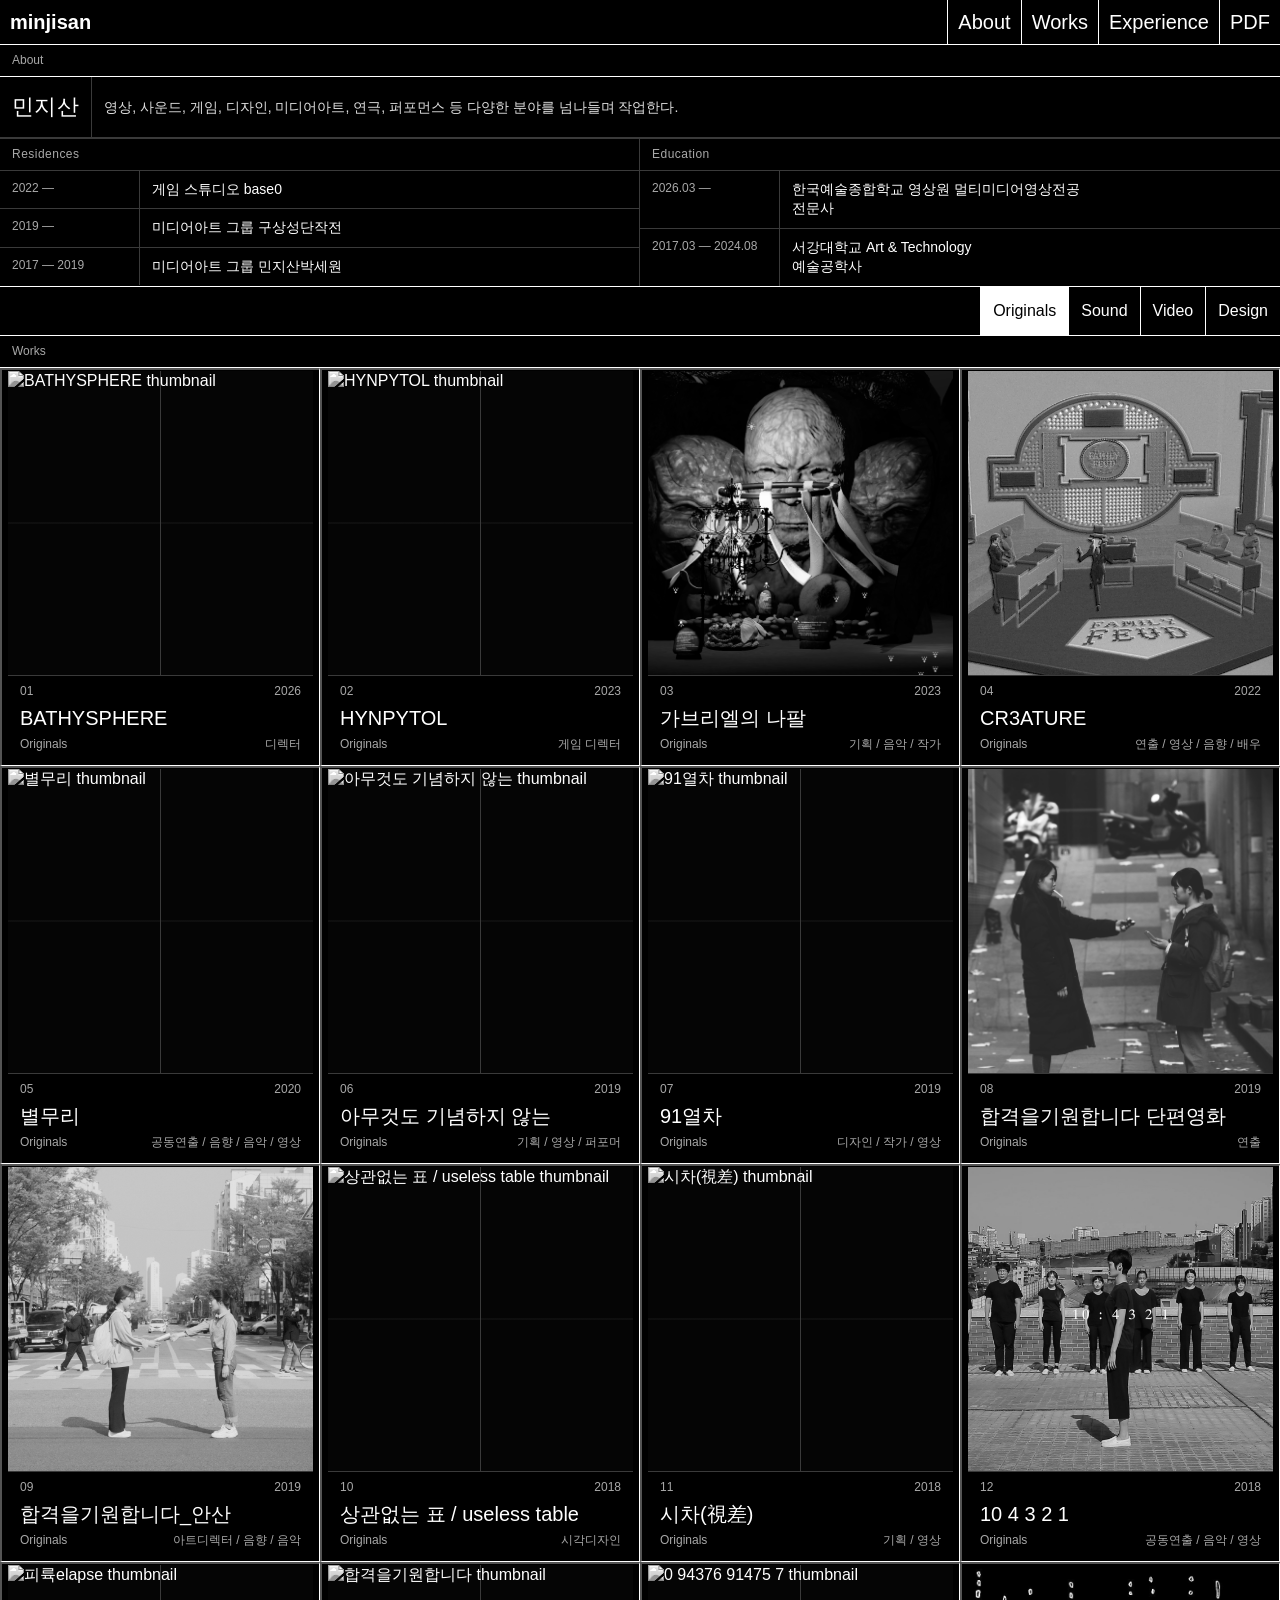
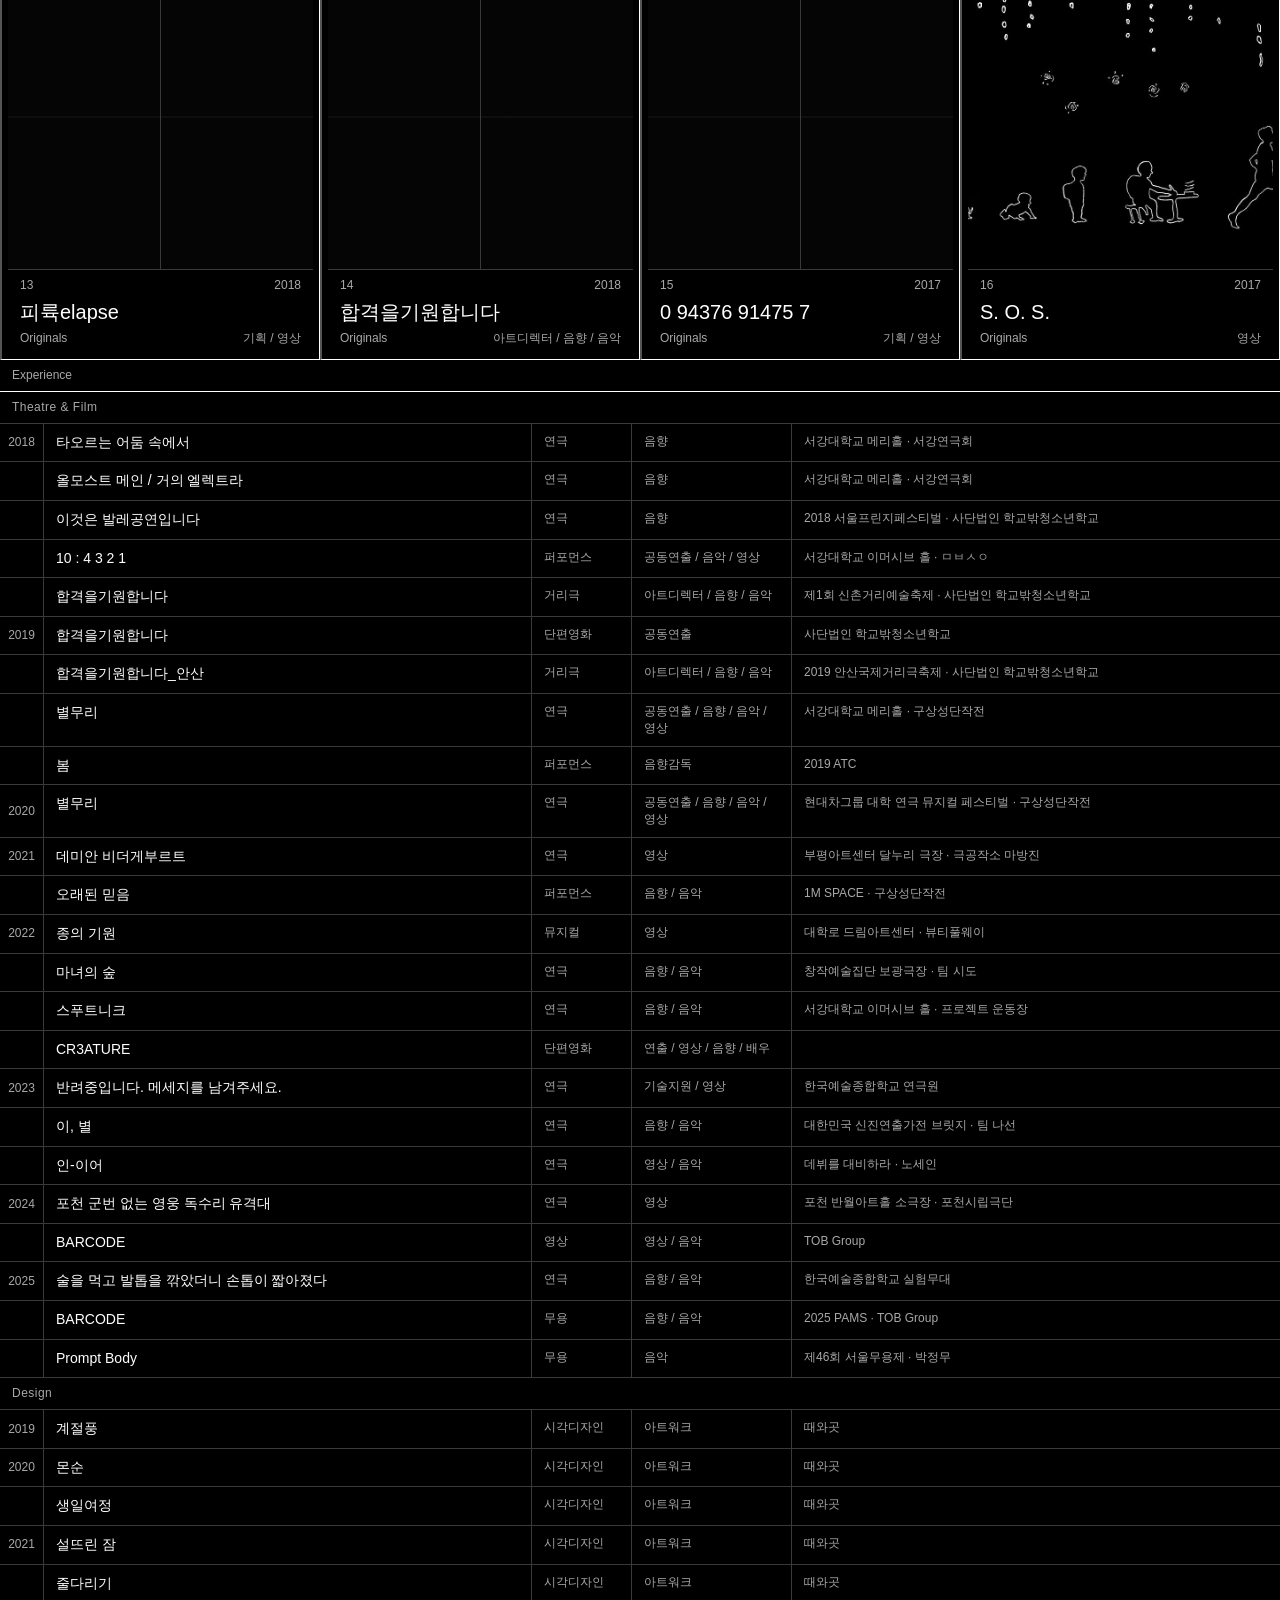
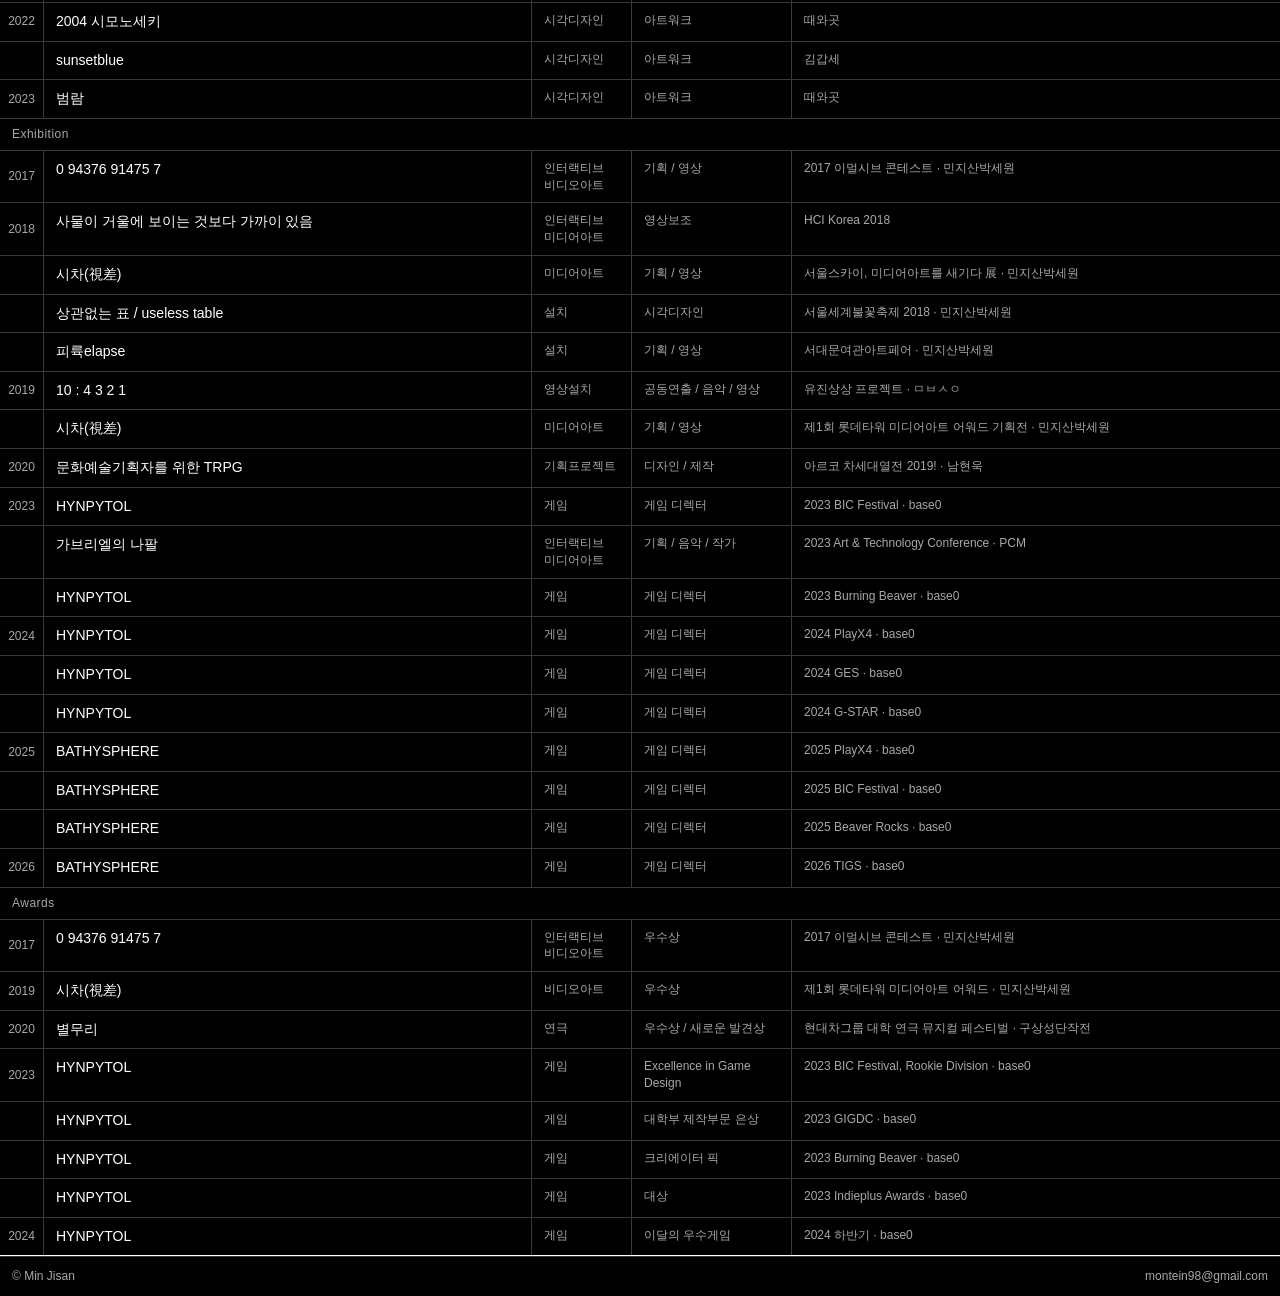
==== index.html @ aad0c081 "[Fix] minjisan" ====
﻿<!doctype html>
<html lang="ko">
  <head>
    <meta charset="UTF-8" />
    <meta name="viewport" content="width=device-width, initial-scale=1.0" />
    <title>minjisan</title>
    <link rel="stylesheet" href="styles.css" />
  </head>
  <body>
    <header class="site-header">
      <a class="brand" href="#" aria-label="Home">minjisan</a>
      <nav class="nav" aria-label="Portfolio navigation">
        <a href="#about">About</a>
        <a href="#works">Works</a>
        <a href="#career">Experience</a>
        <a href="Resource/pdf/포트폴리오_민지산_2026.pdf">PDF</a>
      </nav>
    </header>

    <main>
      <section class="about" id="about">
        <div class="section-label">
          <span>About</span>
        </div>
        <div class="about-name-row">
          <span class="about-name">민지산</span>
          <span class="about-bio">영상, 사운드, 게임, 디자인, 미디어아트, 연극, 퍼포먼스 등 다양한 분야를 넘나들며 작업한다.</span>
        </div>
        <div class="about-blocks">
          <div class="about-block">
            <div class="career-block-header"><span>Residences</span></div>
            <div class="about-row">
              <span class="about-year">2022 —</span>
              <span>게임 스튜디오 <em>base0</em></span>
            </div>
            <div class="about-row">
              <span class="about-year">2019 —</span>
              <span>미디어아트 그룹 <em>구상성단작전</em></span>
            </div>
            <div class="about-row">
              <span class="about-year">2017 — 2019</span>
              <span>미디어아트 그룹 <em>민지산박세원</em></span>
            </div>
          </div>
          <div class="about-block">
            <div class="career-block-header"><span>Education</span></div>
            <div class="about-row">
              <span class="about-year">2026.03 —</span>
              <span>한국예술종합학교 영상원 멀티미디어영상전공<br>전문사</span>
            </div>
            <div class="about-row">
              <span class="about-year">2017.03 — 2024.08</span>
              <span>서강대학교 Art &amp; Technology<br>예술공학사</span>
            </div>
          </div>
        </div>
      </section>

<section class="controls" aria-label="Work filters">
        <div class="search-wrap" hidden>
          <span aria-hidden="true">Search</span>
          <input id="search" type="search" placeholder="title, genre, year" autocomplete="off" />
        </div>
        <div class="filter-group" id="filters" aria-label="Filter by genre"></div>
      </section>

      <section class="work-shell" id="works">
        <div class="section-label">
          <span>Works</span>
        </div>
        <div class="work-grid" id="work-grid" aria-live="polite"></div>
      </section>

      <section class="career" id="career">
        <div class="section-label">
          <span>Experience</span>
        </div>

        <div class="career-block">
          <div class="career-block-header"><span>Theatre &amp; Film</span></div>
          <div class="career-table">
            <div class="career-row">
              <span class="cy">2018</span>
              <span class="ct"><em>타오르는 어둠 속에서</em></span>
              <span class="cm">연극</span>
              <span class="cr">음향</span>
              <span class="cv">서강대학교 메리홀 · 서강연극회</span>
            </div>
            <div class="career-row">
              <span class="cy"></span>
              <span class="ct"><em>올모스트 메인 / 거의 엘렉트라</em></span>
              <span class="cm">연극</span>
              <span class="cr">음향</span>
              <span class="cv">서강대학교 메리홀 · 서강연극회</span>
            </div>
            <div class="career-row">
              <span class="cy"></span>
              <span class="ct"><em>이것은 발레공연입니다</em></span>
              <span class="cm">연극</span>
              <span class="cr">음향</span>
              <span class="cv">2018 서울프린지페스티벌 · 사단법인 학교밖청소년학교</span>
            </div>
            <div class="career-row">
              <span class="cy"></span>
              <span class="ct"><em>10 : 4 3 2 1</em></span>
              <span class="cm">퍼포먼스</span>
              <span class="cr">공동연출 / 음악 / 영상</span>
              <span class="cv">서강대학교 이머시브 홀 · ㅁㅂㅅㅇ</span>
            </div>
            <div class="career-row">
              <span class="cy"></span>
              <span class="ct"><em>합격을기원합니다</em></span>
              <span class="cm">거리극</span>
              <span class="cr">아트디렉터 / 음향 / 음악</span>
              <span class="cv">제1회 신촌거리예술축제 · 사단법인 학교밖청소년학교</span>
            </div>
            <div class="career-row">
              <span class="cy">2019</span>
              <span class="ct"><em>합격을기원합니다</em></span>
              <span class="cm">단편영화</span>
              <span class="cr">공동연출</span>
              <span class="cv">사단법인 학교밖청소년학교</span>
            </div>
            <div class="career-row">
              <span class="cy"></span>
              <span class="ct"><em>합격을기원합니다_안산</em></span>
              <span class="cm">거리극</span>
              <span class="cr">아트디렉터 / 음향 / 음악</span>
              <span class="cv">2019 안산국제거리극축제 · 사단법인 학교밖청소년학교</span>
            </div>
            <div class="career-row">
              <span class="cy"></span>
              <span class="ct"><em>별무리</em></span>
              <span class="cm">연극</span>
              <span class="cr">공동연출 / 음향 / 음악 / 영상</span>
              <span class="cv">서강대학교 메리홀 · 구상성단작전</span>
            </div>
            <div class="career-row">
              <span class="cy"></span>
              <span class="ct"><em>봄</em></span>
              <span class="cm">퍼포먼스</span>
              <span class="cr">음향감독</span>
              <span class="cv">2019 ATC</span>
            </div>
            <div class="career-row">
              <span class="cy">2020</span>
              <span class="ct"><em>별무리</em></span>
              <span class="cm">연극</span>
              <span class="cr">공동연출 / 음향 / 음악 / 영상</span>
              <span class="cv">현대차그룹 대학 연극 뮤지컬 페스티벌 · 구상성단작전</span>
            </div>
            <div class="career-row">
              <span class="cy">2021</span>
              <span class="ct"><em>데미안 비더게부르트</em></span>
              <span class="cm">연극</span>
              <span class="cr">영상</span>
              <span class="cv">부평아트센터 달누리 극장 · 극공작소 마방진</span>
            </div>
            <div class="career-row">
              <span class="cy"></span>
              <span class="ct"><em>오래된 믿음</em></span>
              <span class="cm">퍼포먼스</span>
              <span class="cr">음향 / 음악</span>
              <span class="cv">1M SPACE · 구상성단작전</span>
            </div>
            <div class="career-row">
              <span class="cy">2022</span>
              <span class="ct"><em>종의 기원</em></span>
              <span class="cm">뮤지컬</span>
              <span class="cr">영상</span>
              <span class="cv">대학로 드림아트센터 · 뷰티풀웨이</span>
            </div>
            <div class="career-row">
              <span class="cy"></span>
              <span class="ct"><em>마녀의 숲</em></span>
              <span class="cm">연극</span>
              <span class="cr">음향 / 음악</span>
              <span class="cv">창작예술집단 보광극장 · 팀 시도</span>
            </div>
            <div class="career-row">
              <span class="cy"></span>
              <span class="ct"><em>스푸트니크</em></span>
              <span class="cm">연극</span>
              <span class="cr">음향 / 음악</span>
              <span class="cv">서강대학교 이머시브 홀 · 프로젝트 운동장</span>
            </div>
            <div class="career-row">
              <span class="cy"></span>
              <span class="ct"><em>CR3ATURE</em></span>
              <span class="cm">단편영화</span>
              <span class="cr">연출 / 영상 / 음향 / 배우</span>
              <span class="cv"></span>
            </div>
            <div class="career-row">
              <span class="cy">2023</span>
              <span class="ct"><em>반려중입니다. 메세지를 남겨주세요.</em></span>
              <span class="cm">연극</span>
              <span class="cr">기술지원 / 영상</span>
              <span class="cv">한국예술종합학교 연극원</span>
            </div>
            <div class="career-row">
              <span class="cy"></span>
              <span class="ct"><em>이, 별</em></span>
              <span class="cm">연극</span>
              <span class="cr">음향 / 음악</span>
              <span class="cv">대한민국 신진연출가전 브릿지 · 팀 나선</span>
            </div>
            <div class="career-row">
              <span class="cy"></span>
              <span class="ct"><em>인-이어</em></span>
              <span class="cm">연극</span>
              <span class="cr">영상 / 음악</span>
              <span class="cv">데뷔를 대비하라 · 노세인</span>
            </div>
            <div class="career-row">
              <span class="cy">2024</span>
              <span class="ct"><em>포천 군번 없는 영웅 독수리 유격대</em></span>
              <span class="cm">연극</span>
              <span class="cr">영상</span>
              <span class="cv">포천 반월아트홀 소극장 · 포천시립극단</span>
            </div>
            <div class="career-row">
              <span class="cy"></span>
              <span class="ct"><em>BARCODE</em></span>
              <span class="cm">영상</span>
              <span class="cr">영상 / 음악</span>
              <span class="cv">TOB Group</span>
            </div>
            <div class="career-row">
              <span class="cy">2025</span>
              <span class="ct"><em>술을 먹고 발톱을 깎았더니 손톱이 짧아졌다</em></span>
              <span class="cm">연극</span>
              <span class="cr">음향 / 음악</span>
              <span class="cv">한국예술종합학교 실험무대</span>
            </div>
            <div class="career-row">
              <span class="cy"></span>
              <span class="ct"><em>BARCODE</em></span>
              <span class="cm">무용</span>
              <span class="cr">음향 / 음악</span>
              <span class="cv">2025 PAMS · TOB Group</span>
            </div>
            <div class="career-row">
              <span class="cy"></span>
              <span class="ct"><em>Prompt Body</em></span>
              <span class="cm">무용</span>
              <span class="cr">음악</span>
              <span class="cv">제46회 서울무용제 · 박정무</span>
            </div>
          </div>
        </div>

        <div class="career-block">
          <div class="career-block-header"><span>Design</span></div>
          <div class="career-table">
            <div class="career-row">
              <span class="cy">2019</span>
              <span class="ct"><em>계절풍</em></span>
              <span class="cm">시각디자인</span>
              <span class="cr">아트워크</span>
              <span class="cv">때와곳</span>
            </div>
            <div class="career-row">
              <span class="cy">2020</span>
              <span class="ct"><em>몬순</em></span>
              <span class="cm">시각디자인</span>
              <span class="cr">아트워크</span>
              <span class="cv">때와곳</span>
            </div>
            <div class="career-row">
              <span class="cy"></span>
              <span class="ct"><em>생일여정</em></span>
              <span class="cm">시각디자인</span>
              <span class="cr">아트워크</span>
              <span class="cv">때와곳</span>
            </div>
            <div class="career-row">
              <span class="cy">2021</span>
              <span class="ct"><em>설뜨린 잠</em></span>
              <span class="cm">시각디자인</span>
              <span class="cr">아트워크</span>
              <span class="cv">때와곳</span>
            </div>
            <div class="career-row">
              <span class="cy"></span>
              <span class="ct"><em>줄다리기</em></span>
              <span class="cm">시각디자인</span>
              <span class="cr">아트워크</span>
              <span class="cv">때와곳</span>
            </div>
            <div class="career-row">
              <span class="cy">2022</span>
              <span class="ct"><em>2004 시모노세키</em></span>
              <span class="cm">시각디자인</span>
              <span class="cr">아트워크</span>
              <span class="cv">때와곳</span>
            </div>
            <div class="career-row">
              <span class="cy"></span>
              <span class="ct"><em>sunsetblue</em></span>
              <span class="cm">시각디자인</span>
              <span class="cr">아트워크</span>
              <span class="cv">김갑세</span>
            </div>
            <div class="career-row">
              <span class="cy">2023</span>
              <span class="ct"><em>범람</em></span>
              <span class="cm">시각디자인</span>
              <span class="cr">아트워크</span>
              <span class="cv">때와곳</span>
            </div>
          </div>
        </div>

        <div class="career-block">
          <div class="career-block-header"><span>Exhibition</span></div>
          <div class="career-table">
            <div class="career-row">
              <span class="cy">2017</span>
              <span class="ct"><em>0 94376 91475 7</em></span>
              <span class="cm">인터랙티브 비디오아트</span>
              <span class="cr">기획 / 영상</span>
              <span class="cv">2017 이멀시브 콘테스트 · 민지산박세원</span>
            </div>
            <div class="career-row">
              <span class="cy">2018</span>
              <span class="ct"><em>사물이 거울에 보이는 것보다 가까이 있음</em></span>
              <span class="cm">인터랙티브 미디어아트</span>
              <span class="cr">영상보조</span>
              <span class="cv">HCI Korea 2018</span>
            </div>
            <div class="career-row">
              <span class="cy"></span>
              <span class="ct"><em>시차(視差)</em></span>
              <span class="cm">미디어아트</span>
              <span class="cr">기획 / 영상</span>
              <span class="cv">서울스카이, 미디어아트를 새기다 展 · 민지산박세원</span>
            </div>
            <div class="career-row">
              <span class="cy"></span>
              <span class="ct"><em>상관없는 표 / useless table</em></span>
              <span class="cm">설치</span>
              <span class="cr">시각디자인</span>
              <span class="cv">서울세계불꽃축제 2018 · 민지산박세원</span>
            </div>
            <div class="career-row">
              <span class="cy"></span>
              <span class="ct"><em>피륙elapse</em></span>
              <span class="cm">설치</span>
              <span class="cr">기획 / 영상</span>
              <span class="cv">서대문여관아트페어 · 민지산박세원</span>
            </div>
            <div class="career-row">
              <span class="cy">2019</span>
              <span class="ct"><em>10 : 4 3 2 1</em></span>
              <span class="cm">영상설치</span>
              <span class="cr">공동연출 / 음악 / 영상</span>
              <span class="cv">유진상상 프로젝트 · ㅁㅂㅅㅇ</span>
            </div>
            <div class="career-row">
              <span class="cy"></span>
              <span class="ct"><em>시차(視差)</em></span>
              <span class="cm">미디어아트</span>
              <span class="cr">기획 / 영상</span>
              <span class="cv">제1회 롯데타워 미디어아트 어워드 기획전 · 민지산박세원</span>
            </div>
            <div class="career-row">
              <span class="cy">2020</span>
              <span class="ct"><em>문화예술기획자를 위한 TRPG</em></span>
              <span class="cm">기획프로젝트</span>
              <span class="cr">디자인 / 제작</span>
              <span class="cv">아르코 차세대열전 2019! · 남현욱</span>
            </div>
            <div class="career-row">
              <span class="cy">2023</span>
              <span class="ct"><em>HYNPYTOL</em></span>
              <span class="cm">게임</span>
              <span class="cr">게임 디렉터</span>
              <span class="cv">2023 BIC Festival · base0</span>
            </div>
            <div class="career-row">
              <span class="cy"></span>
              <span class="ct"><em>가브리엘의 나팔</em></span>
              <span class="cm">인터랙티브 미디어아트</span>
              <span class="cr">기획 / 음악 / 작가</span>
              <span class="cv">2023 Art &amp; Technology Conference · PCM</span>
            </div>
            <div class="career-row">
              <span class="cy"></span>
              <span class="ct"><em>HYNPYTOL</em></span>
              <span class="cm">게임</span>
              <span class="cr">게임 디렉터</span>
              <span class="cv">2023 Burning Beaver · base0</span>
            </div>
            <div class="career-row">
              <span class="cy">2024</span>
              <span class="ct"><em>HYNPYTOL</em></span>
              <span class="cm">게임</span>
              <span class="cr">게임 디렉터</span>
              <span class="cv">2024 PlayX4 · base0</span>
            </div>
            <div class="career-row">
              <span class="cy"></span>
              <span class="ct"><em>HYNPYTOL</em></span>
              <span class="cm">게임</span>
              <span class="cr">게임 디렉터</span>
              <span class="cv">2024 GES · base0</span>
            </div>
            <div class="career-row">
              <span class="cy"></span>
              <span class="ct"><em>HYNPYTOL</em></span>
              <span class="cm">게임</span>
              <span class="cr">게임 디렉터</span>
              <span class="cv">2024 G-STAR · base0</span>
            </div>
            <div class="career-row">
              <span class="cy">2025</span>
              <span class="ct"><em>BATHYSPHERE</em></span>
              <span class="cm">게임</span>
              <span class="cr">게임 디렉터</span>
              <span class="cv">2025 PlayX4 · base0</span>
            </div>
            <div class="career-row">
              <span class="cy"></span>
              <span class="ct"><em>BATHYSPHERE</em></span>
              <span class="cm">게임</span>
              <span class="cr">게임 디렉터</span>
              <span class="cv">2025 BIC Festival · base0</span>
            </div>
            <div class="career-row">
              <span class="cy"></span>
              <span class="ct"><em>BATHYSPHERE</em></span>
              <span class="cm">게임</span>
              <span class="cr">게임 디렉터</span>
              <span class="cv">2025 Beaver Rocks · base0</span>
            </div>
            <div class="career-row">
              <span class="cy">2026</span>
              <span class="ct"><em>BATHYSPHERE</em></span>
              <span class="cm">게임</span>
              <span class="cr">게임 디렉터</span>
              <span class="cv">2026 TIGS · base0</span>
            </div>
          </div>
        </div>

        <div class="career-block">
          <div class="career-block-header"><span>Awards</span></div>
          <div class="career-table">
            <div class="career-row">
              <span class="cy">2017</span>
              <span class="ct"><em>0 94376 91475 7</em></span>
              <span class="cm">인터랙티브 비디오아트</span>
              <span class="cr">우수상</span>
              <span class="cv">2017 이멀시브 콘테스트 · 민지산박세원</span>
            </div>
            <div class="career-row">
              <span class="cy">2019</span>
              <span class="ct"><em>시차(視差)</em></span>
              <span class="cm">비디오아트</span>
              <span class="cr">우수상</span>
              <span class="cv">제1회 롯데타워 미디어아트 어워드 · 민지산박세원</span>
            </div>
            <div class="career-row">
              <span class="cy">2020</span>
              <span class="ct"><em>별무리</em></span>
              <span class="cm">연극</span>
              <span class="cr">우수상 / 새로운 발견상</span>
              <span class="cv">현대차그룹 대학 연극 뮤지컬 페스티벌 · 구상성단작전</span>
            </div>
            <div class="career-row">
              <span class="cy">2023</span>
              <span class="ct"><em>HYNPYTOL</em></span>
              <span class="cm">게임</span>
              <span class="cr">Excellence in Game Design</span>
              <span class="cv">2023 BIC Festival, Rookie Division · base0</span>
            </div>
            <div class="career-row">
              <span class="cy"></span>
              <span class="ct"><em>HYNPYTOL</em></span>
              <span class="cm">게임</span>
              <span class="cr">대학부 제작부문 은상</span>
              <span class="cv">2023 GIGDC · base0</span>
            </div>
            <div class="career-row">
              <span class="cy"></span>
              <span class="ct"><em>HYNPYTOL</em></span>
              <span class="cm">게임</span>
              <span class="cr">크리에이터 픽</span>
              <span class="cv">2023 Burning Beaver · base0</span>
            </div>
            <div class="career-row">
              <span class="cy"></span>
              <span class="ct"><em>HYNPYTOL</em></span>
              <span class="cm">게임</span>
              <span class="cr">대상</span>
              <span class="cv">2023 Indieplus Awards · base0</span>
            </div>
            <div class="career-row">
              <span class="cy">2024</span>
              <span class="ct"><em>HYNPYTOL</em></span>
              <span class="cm">게임</span>
              <span class="cr">이달의 우수게임</span>
              <span class="cv">2024 하반기 · base0</span>
            </div>
          </div>
        </div>
      </section>

    </main>

    <dialog class="detail-dialog" id="detail-dialog" aria-labelledby="detail-title">
      <div class="detail-panel">
        <button class="icon-button close-button" id="close-detail" type="button" aria-label="Close detail">
          ×
        </button>
        <div class="detail-media" id="detail-media"></div>
        <aside class="detail-info">
          <p class="eyebrow" id="detail-genre"></p>
          <h2 id="detail-title"></h2>
          <dl id="detail-meta"></dl>
          <p id="detail-description"></p>
          <p class="detail-credits" id="detail-credits"></p>
        </aside>
      </div>
    </dialog>

    <footer class="site-footer">
      <span>© Min Jisan</span>
      <a href="mailto:montein98@gmail.com">montein98@gmail.com</a>
    </footer>

    <script src="thumbs.js"></script>
    <script src="script.js?v=20260510-public"></script>
  </body>
</html>
---- styles.css ----
﻿:root {
  --bg: #000;
  --fg: #fff;
  --muted: #a8a8a8;
  --line: #fff;
  --soft-line: #3a3a3a;
  --accent: #cdff8b;
  --font: Arial, Helvetica, sans-serif;
}

* {
  box-sizing: border-box;
}

html {
  scroll-behavior: smooth;
}

body {
  margin: 0;
  background: var(--bg);
  color: var(--fg);
  font-family: var(--font);
  font-size: 16px;
  line-height: 1.25;
}

a {
  color: inherit;
  text-decoration: none;
}

button,
input,
select,
textarea {
  font: inherit;
}

.site-header {
  position: sticky;
  top: 0;
  z-index: 10;
  display: grid;
  grid-template-columns: minmax(160px, 1fr) auto;
  border-bottom: 1px solid var(--line);
  background: var(--bg);
}

.brand,
.nav a,
.nav button {
  display: flex;
  min-height: 44px;
  align-items: center;
  border-right: 1px solid var(--line);
  padding: 5px 10px;
  font-size: 20px;
}

.brand {
  font-weight: 700;
}

.nav {
  display: flex;
}

.nav button {
  border-top: 0;
  border-bottom: 0;
  border-left: 0;
  background: transparent;
  color: var(--fg);
  cursor: pointer;
}

.nav a:last-child,
.nav button:last-child {
  border-right: 0;
}

.nav a:hover,
.nav a:focus-visible,
.nav button:hover,
.nav button:focus-visible,
.filter-button[aria-pressed='true'] {
  background: var(--fg);
  color: var(--bg);
}

main {
  min-height: 100vh;
}

.intro {
  display: grid;
  grid-template-columns: minmax(0, 1.3fr) minmax(260px, 0.7fr);
  min-height: 34vh;
  border-bottom: 1px solid var(--line);
}

.intro-copy {
  display: flex;
  min-height: 260px;
  flex-direction: column;
  justify-content: space-between;
  padding: 16px;
}

.eyebrow {
  margin: 0;
  color: var(--muted);
  font-size: 12px;
  line-height: 1.5;
}

h1,
h2,
p {
  margin: 0;
}

h1 {
  max-width: 980px;
  font-size: clamp(42px, 8vw, 112px);
  font-weight: 400;
  line-height: 0.9;
}

.intro-meta {
  display: grid;
  margin: 0;
  border-left: 1px solid var(--line);
}

.intro-meta div {
  display: grid;
  align-content: space-between;
  border-bottom: 1px solid var(--line);
  padding: 12px;
}

.intro-meta div:last-child {
  border-bottom: 0;
}

dt {
  color: var(--muted);
  font-size: 12px;
}

dd {
  margin: 0;
}

.controls {
  display: flex;
  justify-content: flex-end;
  border-bottom: 1px solid var(--line);
}

.search-wrap {
  display: none;
  grid-template-columns: 76px 1fr;
  align-items: center;
  min-height: 48px;
  border-right: 1px solid var(--line);
}

.search-wrap span {
  padding: 0 12px;
  color: var(--muted);
  font-size: 12px;
}

.search-wrap input {
  width: 100%;
  min-width: 0;
  border: 0;
  border-left: 1px solid var(--soft-line);
  background: transparent;
  color: var(--fg);
  outline: 0;
  padding: 13px 12px;
}

.search-wrap input::placeholder {
  color: #6d6d6d;
}

.filter-group {
  display: flex;
  min-width: 0;
  overflow-x: auto;
}

.filter-button,
.icon-button {
  flex: 0 0 auto;
  border: 0;
  border-left: 1px solid var(--line);
  background: transparent;
  color: var(--fg);
  cursor: pointer;
}

.filter-button {
  min-height: 48px;
  padding: 0 12px;
}

.editor[hidden] {
  display: none;
}

.editor {
  scroll-margin-top: 44px;
  border-bottom: 1px solid var(--line);
}

.editor-form {
  display: grid;
  grid-template-columns: repeat(5, minmax(0, 1fr));
  border-bottom: 1px solid var(--line);
}

.editor-form label {
  display: grid;
  gap: 6px;
  min-width: 0;
  border-right: 1px solid var(--line);
  border-bottom: 1px solid var(--soft-line);
  padding: 10px 12px;
}

.editor-form label span {
  color: var(--muted);
  font-size: 12px;
}

.field-label-row {
  display: flex;
  justify-content: space-between;
  align-items: center;
}

.editor-form .field-toggle {
  background: none;
  border: none;
  color: var(--muted);
  cursor: pointer;
  padding: 0;
  font-size: 14px;
  line-height: 1;
}

.editor-form .field-toggle:hover {
  color: var(--fg);
}

label[data-toggleable].field-off .field-label-row > span:first-child {
  opacity: 0.45;
}

label[data-toggleable].field-off input {
  display: none;
}

.editor-form input,
.editor-form select,
.editor-form textarea {
  width: 100%;
  min-width: 0;
  border: 1px solid var(--soft-line);
  border-radius: 0;
  background: var(--bg);
  color: var(--fg);
  outline: 0;
  padding: 8px;
}

.editor-form input:focus,
.editor-form select:focus,
.editor-form textarea:focus {
  border-color: var(--line);
}

.editor-form input[type='file'] {
  padding: 6px;
  font-size: 12px;
}

.wide {
  grid-column: span 5;
}

.editor-actions {
  display: flex;
  flex-wrap: wrap;
  gap: 0;
  padding: 0;
}

.editor-actions button,
.import-button {
  min-height: 44px;
  border: 0;
  border-right: 1px solid var(--line);
  background: transparent;
  color: var(--fg);
  cursor: pointer;
  padding: 0 12px;
}

.editor-actions button:hover,
.editor-actions button:focus-visible,
.import-button:hover,
.import-button:focus-within {
  background: var(--fg);
  color: var(--bg);
}

.import-button {
  display: inline-flex;
  align-items: center;
}

.import-button input {
  position: absolute;
  width: 1px;
  height: 1px;
  opacity: 0;
  pointer-events: none;
}

.editor-list {
  display: grid;
}

.editor-row {
  display: grid;
  grid-template-columns: 1fr 140px 90px auto;
  border-bottom: 1px solid var(--soft-line);
}

.editor-row span,
.editor-row button {
  min-height: 38px;
  border: 0;
  border-right: 1px solid var(--soft-line);
  background: transparent;
  color: var(--fg);
  padding: 8px 12px;
  text-align: left;
}

.editor-row button {
  cursor: pointer;
}

.editor-row button:hover,
.editor-row button:focus-visible {
  background: var(--fg);
  color: var(--bg);
}

.section-label {
  display: grid;
  grid-template-columns: 1fr auto;
  border-bottom: 1px solid var(--line);
  color: var(--muted);
  font-size: 12px;
}

.section-label span {
  padding: 8px 12px;
}

.section-label span + span {
  border-left: 1px solid var(--line);
}

.work-grid {
  display: grid;
  grid-template-columns: repeat(4, minmax(0, 1fr));
}

.work-card {
  display: grid;
  grid-template-rows: auto auto;
  border-right: 1px solid var(--line);
  border-bottom: 1px solid var(--line);
  background: var(--bg);
  color: var(--fg);
  cursor: pointer;
  text-align: left;
}

.work-card:hover .thumb img,
.work-card:focus-visible .thumb img {
  filter: grayscale(0);
  transform: scale(1.02);
}

.thumb {
  position: relative;
  aspect-ratio: 1 / 1;
  overflow: hidden;
  border-bottom: 1px solid var(--soft-line);
  background:
    linear-gradient(90deg, transparent 49.8%, var(--soft-line) 50%, transparent 50.2%),
    linear-gradient(0deg, transparent 49.8%, var(--soft-line) 50%, transparent 50.2%),
    #050505;
}

.thumb img {
  width: 100%;
  height: 100%;
  object-fit: cover;
  filter: grayscale(1);
  transition: transform 220ms ease, filter 220ms ease;
}

.media-mark {
  position: absolute;
  right: 8px;
  bottom: 8px;
  border: 1px solid var(--line);
  background: var(--bg);
  padding: 4px 7px;
  font-size: 12px;
}

.card-copy {
  display: grid;
  gap: 8px;
  padding: 8px 12px 12px;
}

.card-topline {
  display: flex;
  justify-content: space-between;
  gap: 12px;
  color: var(--muted);
  font-size: 12px;
}

.card-title {
  font-size: 20px;
  line-height: 1.1;
}

.card-bottom {
  display: flex;
  justify-content: space-between;
  align-items: baseline;
  gap: 8px;
}

.card-genre {
  color: var(--muted);
  font-size: 12px;
}

.card-role {
  color: var(--muted);
  font-size: 12px;
  text-align: right;
  flex-shrink: 0;
}

.about {
  display: grid;
  grid-template-columns: 1fr;
  border-bottom: 1px solid var(--line);
}

.about-name-row {
  display: grid;
  grid-template-columns: auto 1fr;
  border-bottom: 1px solid var(--soft-line);
}

.about-name-row span {
  padding: 16px 12px;
  border-right: 1px solid var(--soft-line);
}

.about-name-row span:last-child {
  border-right: 0;
}

.about-name {
  font-size: 22px;
  letter-spacing: 0.02em;
}

.about-bio {
  color: #dedede;
  font-size: 14px;
  line-height: 1.6;
  align-self: center;
}

.about-blocks {
  display: grid;
  grid-template-columns: 1fr 1fr;
  border-top: 1px solid var(--soft-line);
}

.about-block {
  border-right: 1px solid var(--soft-line);
}

.about-block:last-child {
  border-right: 0;
}

.about-row {
  display: grid;
  grid-template-columns: 140px 1fr;
  border-bottom: 1px solid var(--soft-line);
  font-size: 14px;
  line-height: 1.4;
}

.about-row:last-child {
  border-bottom: 0;
}

.about-row span {
  padding: 9px 12px;
  border-right: 1px solid var(--soft-line);
}

.about-row span:last-child {
  border-right: 0;
}

.about-year {
  color: var(--muted);
  font-size: 12px;
}

.about-row em {
  font-style: normal;
}

code {
  color: var(--accent);
  font-family: inherit;
}

.site-footer {
  display: flex;
  justify-content: space-between;
  padding: 12px 12px;
  border-top: 1px solid var(--soft-line);
  color: var(--muted);
  font-size: 12px;
}

.detail-dialog {
  width: min(1180px, calc(100vw - 24px));
  max-width: none;
  height: min(760px, calc(100vh - 24px));
  max-height: none;
  overflow: hidden;
  border: 1px solid var(--line);
  background: var(--bg);
  color: var(--fg);
  padding: 0;
}

.detail-dialog::backdrop {
  background: rgba(0, 0, 0, 0.78);
}

.detail-panel {
  position: relative;
  display: flex;
  height: 100%;
}

.close-button {
  position: absolute;
  top: 0;
  right: 0;
  z-index: 2;
  width: 44px;
  height: 44px;
  border-bottom: 1px solid var(--line);
  font-size: 24px;
}

.detail-media {
  flex: 1;
  min-width: 0;
  display: flex;
  align-items: center;
  justify-content: center;
  overflow: hidden;
  border-right: 1px solid var(--line);
  background: #050505;
}

.detail-media img,
.detail-media video,
.detail-media iframe {
  border: 0;
  object-fit: contain;
}

.detail-media > img {
  max-height: 100%;
  width: auto;
  max-width: 100%;
}

.detail-media > video {
  max-width: 100%;
  max-height: 100%;
}

.detail-media > .media-carousel,
.detail-media > .yt-thumb,
.detail-media > iframe {
  align-self: stretch;
  width: 100%;
  height: 100%;
}

.audio-stage {
  place-self: center;
  display: grid;
  width: min(560px, calc(100% - 32px));
  gap: 24px;
}


.audio-stage audio {
  width: 100%;
}

.empty-media {
  place-self: center;
  max-width: 420px;
  padding: 16px;
  color: var(--muted);
  font-size: 14px;
  text-align: center;
}

.yt-thumb {
  position: relative;
  display: flex;
  align-items: center;
  justify-content: center;
  width: 100%;
  height: 100%;
}

.yt-thumb img {
  width: 100%;
  height: 100%;
  object-fit: contain;
}

.yt-play {
  position: absolute;
  top: 50%;
  left: 50%;
  transform: translate(-50%, -50%);
  font-size: 52px;
  color: #fff;
  text-shadow: 0 2px 12px rgba(0, 0, 0, 0.7);
  pointer-events: none;
  opacity: 0.85;
  transition: opacity 0.15s;
}

.yt-thumb:hover .yt-play {
  opacity: 1;
}

.media-carousel {
  display: flex;
  flex-direction: column;
  width: 100%;
  height: 100%;
}

.carousel-stage {
  flex: 1;
  min-height: 0;
  display: grid;
  place-items: center;
  grid-template-rows: 100%;
}

.carousel-stage > img {
  max-height: 100%;
  width: auto;
  max-width: 100%;
  border: 0;
}

.carousel-stage > video,
.carousel-stage > iframe {
  width: 100%;
  height: 100%;
  border: 0;
  object-fit: contain;
}

.carousel-stage > .audio-stage {
  width: min(560px, calc(100% - 32px));
}

.carousel-nav {
  display: flex;
  align-items: center;
  justify-content: center;
  gap: 20px;
  padding: 10px;
  border-top: 1px solid var(--soft-line);
  flex-shrink: 0;
}

.carousel-btn {
  background: none;
  border: 1px solid var(--soft-line);
  color: var(--fg);
  cursor: pointer;
  padding: 2px 14px;
  font-size: 22px;
  line-height: 1.4;
}

.carousel-btn:hover {
  border-color: var(--fg);
}

.carousel-counter {
  min-width: 48px;
  font-size: 12px;
  color: var(--muted);
  text-align: center;
}

.detail-info {
  flex: 0 0 340px;
  display: flex;
  flex-direction: column;
  gap: 18px;
  padding: 48px 16px 16px;
  overflow-y: auto;
}

#detail-description {
  white-space: pre-line;
}

.detail-credits {
  margin-top: auto;
  padding-top: 14px;
  border-top: 1px solid var(--soft-line);
  color: var(--muted);
  font-size: 12px;
}

.detail-info h2 {
  font-size: 28px;
  font-weight: 400;
  line-height: 1.05;
}

.detail-info dl {
  display: grid;
  grid-template-columns: 88px 1fr;
  margin: 0;
  border-top: 1px solid var(--soft-line);
}

.detail-info dt,
.detail-info dd {
  border-bottom: 1px solid var(--soft-line);
  padding: 8px 0;
}

.detail-info p {
  color: #dedede;
}

.resource-link {
  display: inline-flex;
  width: fit-content;
  border: 1px solid var(--line);
  padding: 8px 10px;
}

.detail-edit {
  background: transparent;
  color: var(--fg);
  cursor: pointer;
}

.resource-link:hover,
.resource-link:focus-visible,
.icon-button:hover,
.icon-button:focus-visible {
  background: var(--fg);
  color: var(--bg);
}

@media (max-width: 980px) {
  .work-grid {
    grid-template-columns: repeat(2, minmax(0, 1fr));
  }

  .detail-panel {
    flex-direction: column;
    overflow: auto;
  }

  .detail-media {
    flex: 0 0 280px;
    border-right: 0;
    border-bottom: 1px solid var(--line);
  }

  .detail-info {
    flex: 0 0 auto;
  }
}

@media (max-width: 720px) {
  .site-header,
  .intro,
  .controls {
    grid-template-columns: 1fr;
  }

  .nav {
    border-top: 1px solid var(--line);
  }

  .nav a,
  .nav button {
    flex: 1;
    justify-content: center;
    font-size: 16px;
  }

  .intro-meta,
  .search-wrap {
    border-left: 0;
    border-right: 0;
  }

  .intro-copy {
    min-height: 300px;
  }

  .filter-button:first-child {
    border-left: 0;
  }

  .work-grid {
    grid-template-columns: 1fr;
  }

  .editor-form {
    grid-template-columns: 1fr;
  }

  .wide {
    grid-column: span 1;
  }

  .editor-row {
    grid-template-columns: 1fr;
  }
}

/* ── Career ─────────────────────────────────────────── */

.career {
  border-bottom: 1px solid var(--line);
}

.career-block {
  border-bottom: 1px solid var(--soft-line);
}

.career-block:last-child {
  border-bottom: 0;
}

.career-block-header {
  display: flex;
  align-items: center;
  padding: 8px 12px;
  border-bottom: 1px solid var(--soft-line);
  color: var(--muted);
  font-size: 12px;
  letter-spacing: 0.04em;
}

.career-table {
  display: grid;
}

.career-row {
  display: grid;
  grid-template-columns: 44px 1fr 100px 160px 1fr;
  border-bottom: 1px solid var(--soft-line);
  font-size: 14px;
  line-height: 1.4;
}

.career-row:last-child {
  border-bottom: 0;
}

.career-row span {
  padding: 9px 12px;
  border-right: 1px solid var(--soft-line);
}

.career-row span:last-child {
  border-right: 0;
}

.cy {
  display: flex;
  align-items: center;
  justify-content: center;
  padding: 0;
  color: var(--muted);
  font-size: 12px;
  text-align: center;
}

.ct em {
  font-style: normal;
}

.cm {
  color: var(--muted);
  font-size: 12px;
}

.cr {
  color: var(--muted);
  font-size: 12px;
}

.cv {
  color: var(--muted);
  font-size: 12px;
}

@media (max-width: 720px) {
  .career-row {
    grid-template-columns: 44px 1fr;
    grid-template-rows: auto auto;
  }

  .cy {
    grid-row: 1 / -1;
    grid-column: 1;
    align-self: stretch;
    display: flex;
    align-items: center;
    justify-content: center;
    padding: 0;
    text-align: center;
  }

  .ct {
    grid-row: 1;
    grid-column: 2;
    border-right: 0;
  }

  .cm {
    display: none;
  }

  .cr {
    grid-row: 2;
    grid-column: 2;
    border-right: 0;
    padding-top: 2px;
    padding-bottom: 8px;
  }

  .cv {
    display: none;
  }
}

@media (max-width: 720px) {
  .about-blocks {
    grid-template-columns: 1fr;
  }

  .about-block {
    border-right: 0;
    border-bottom: 1px solid var(--soft-line);
  }

  .about-block:last-child {
    border-bottom: 0;
  }

  .about-row {
    grid-template-columns: 90px 1fr;
  }
}
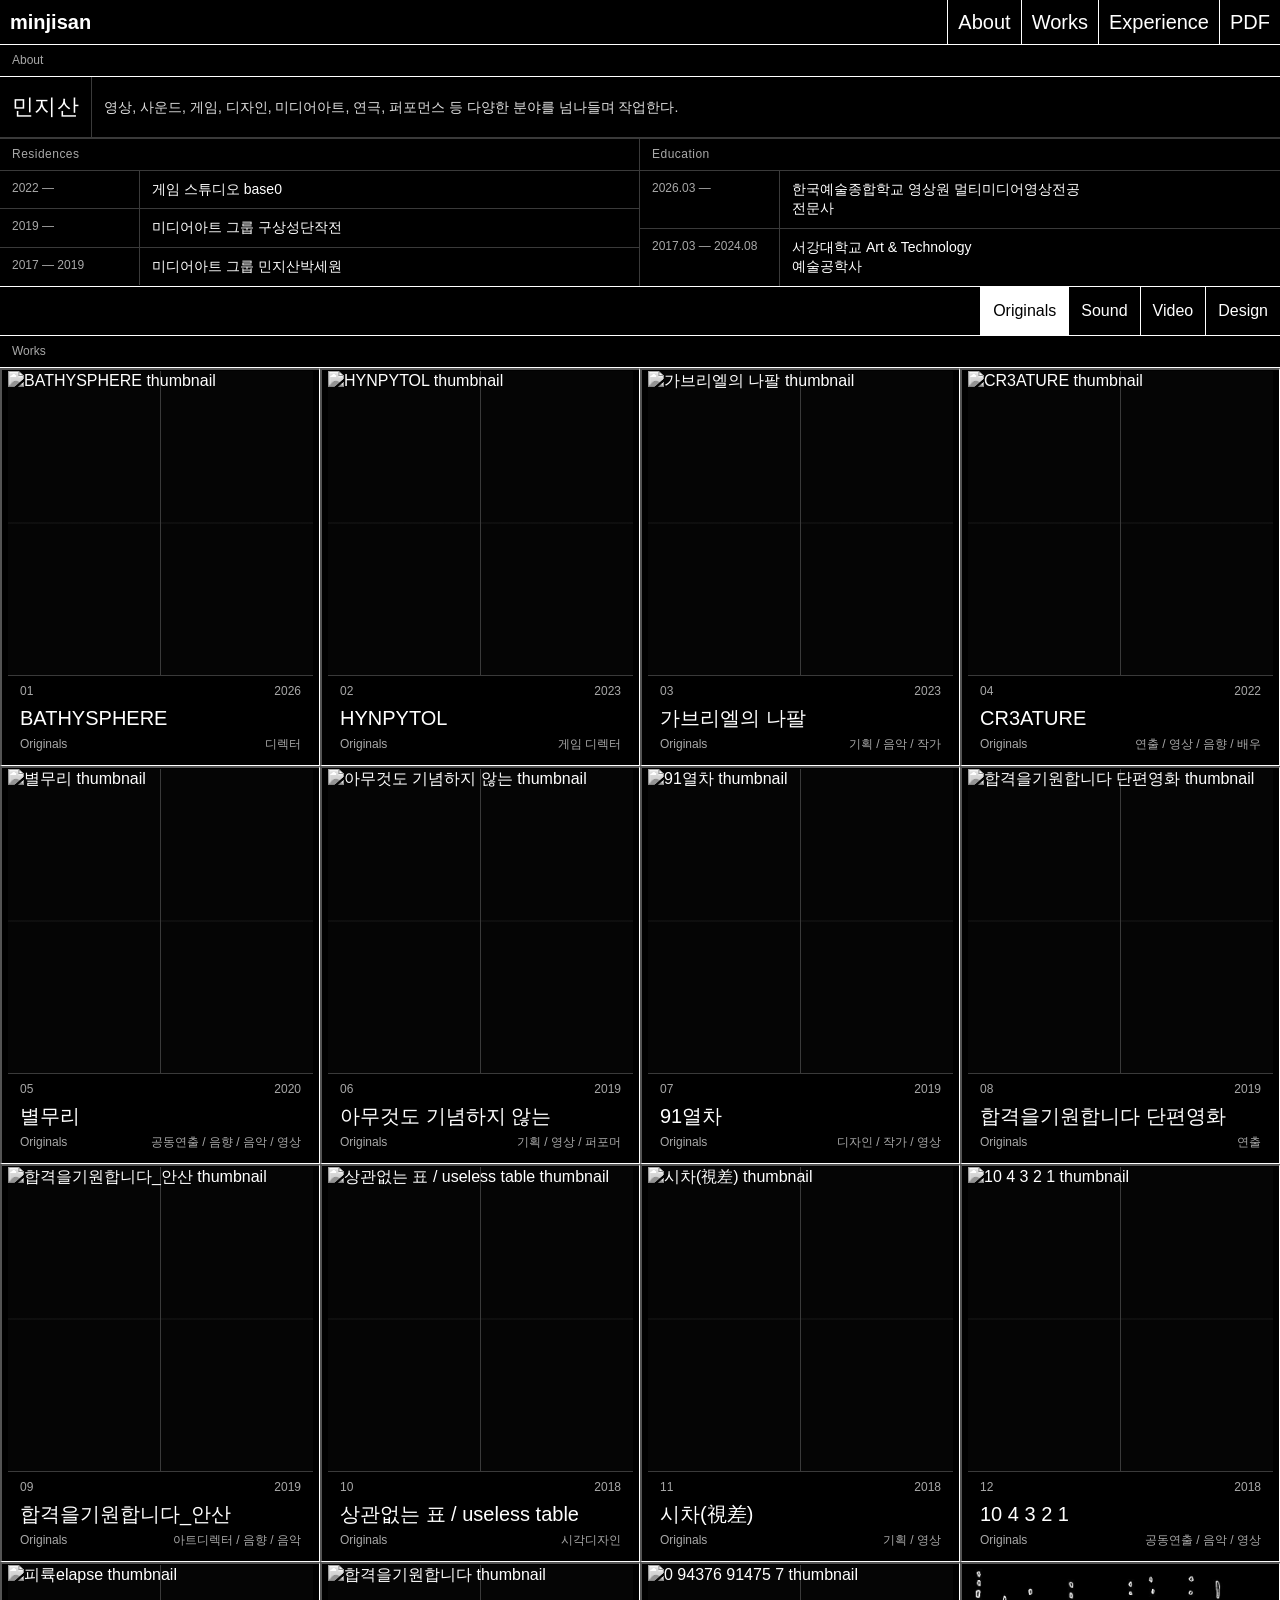
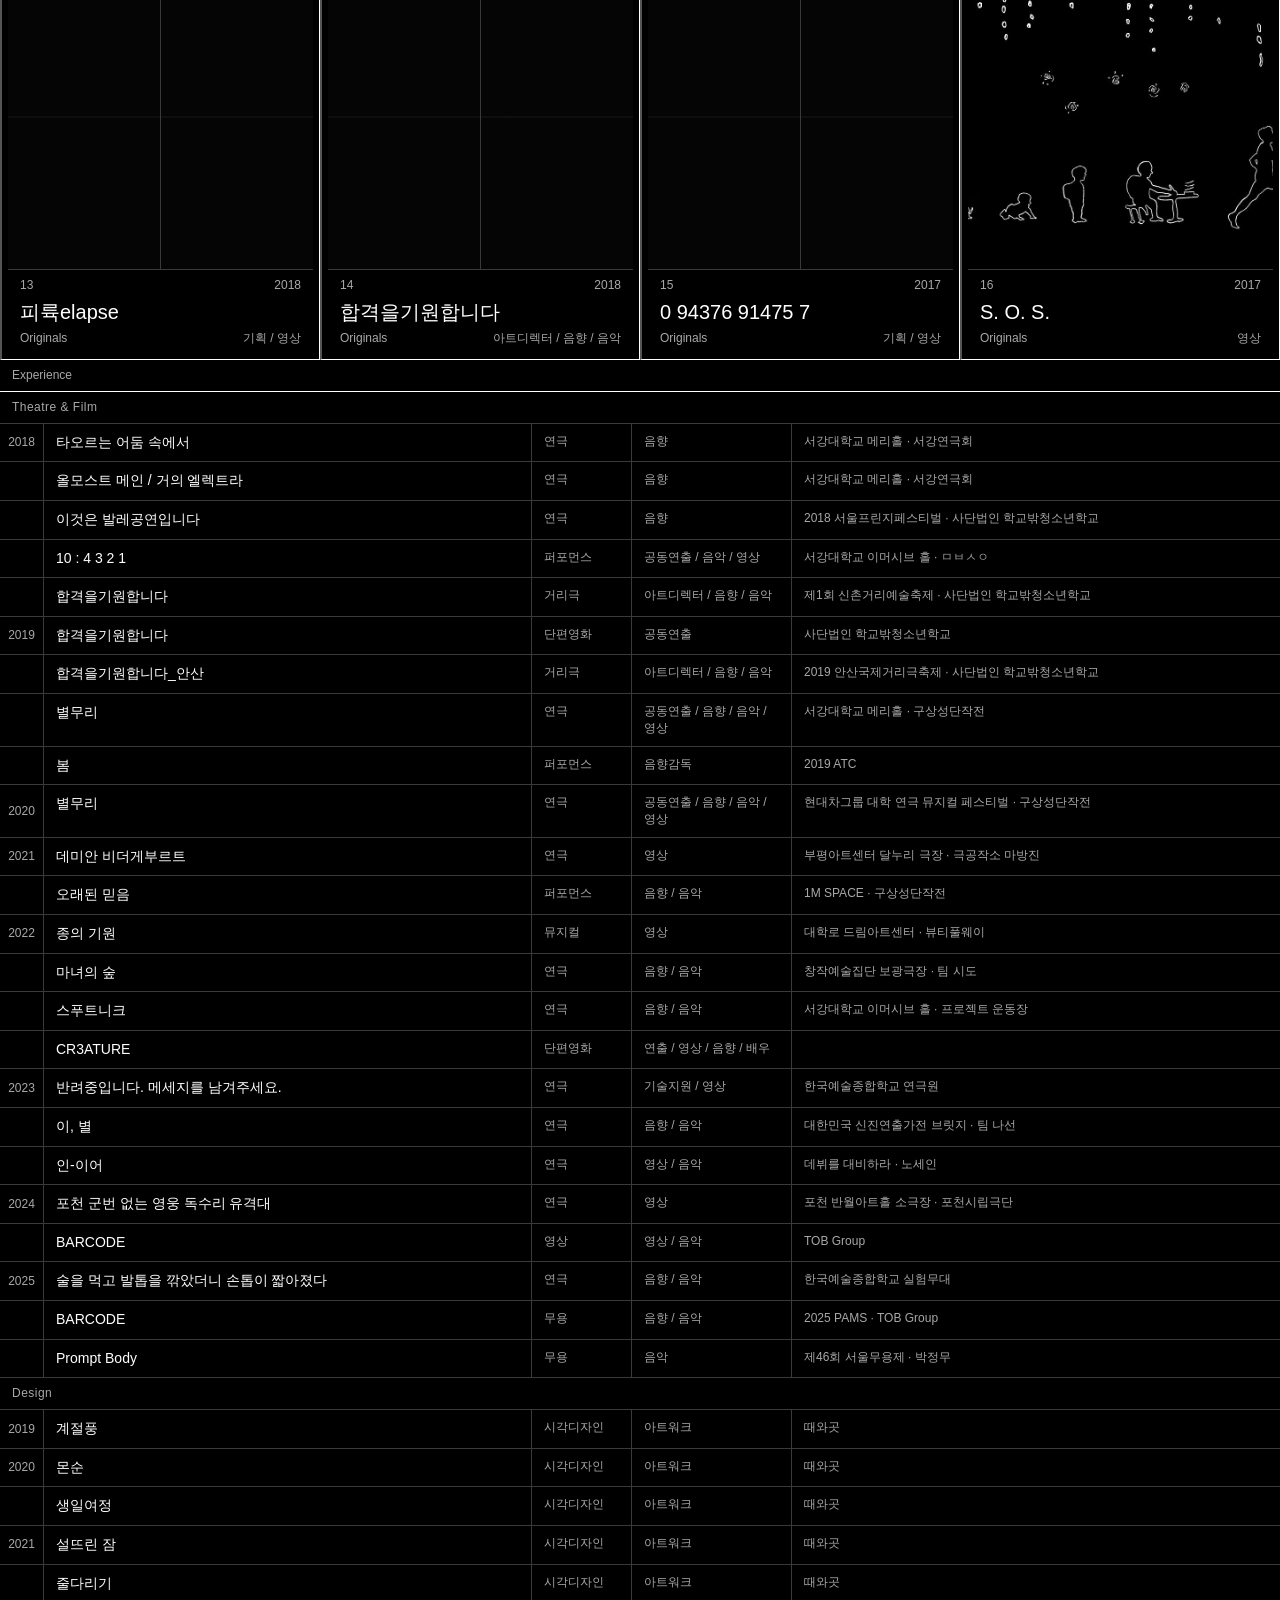
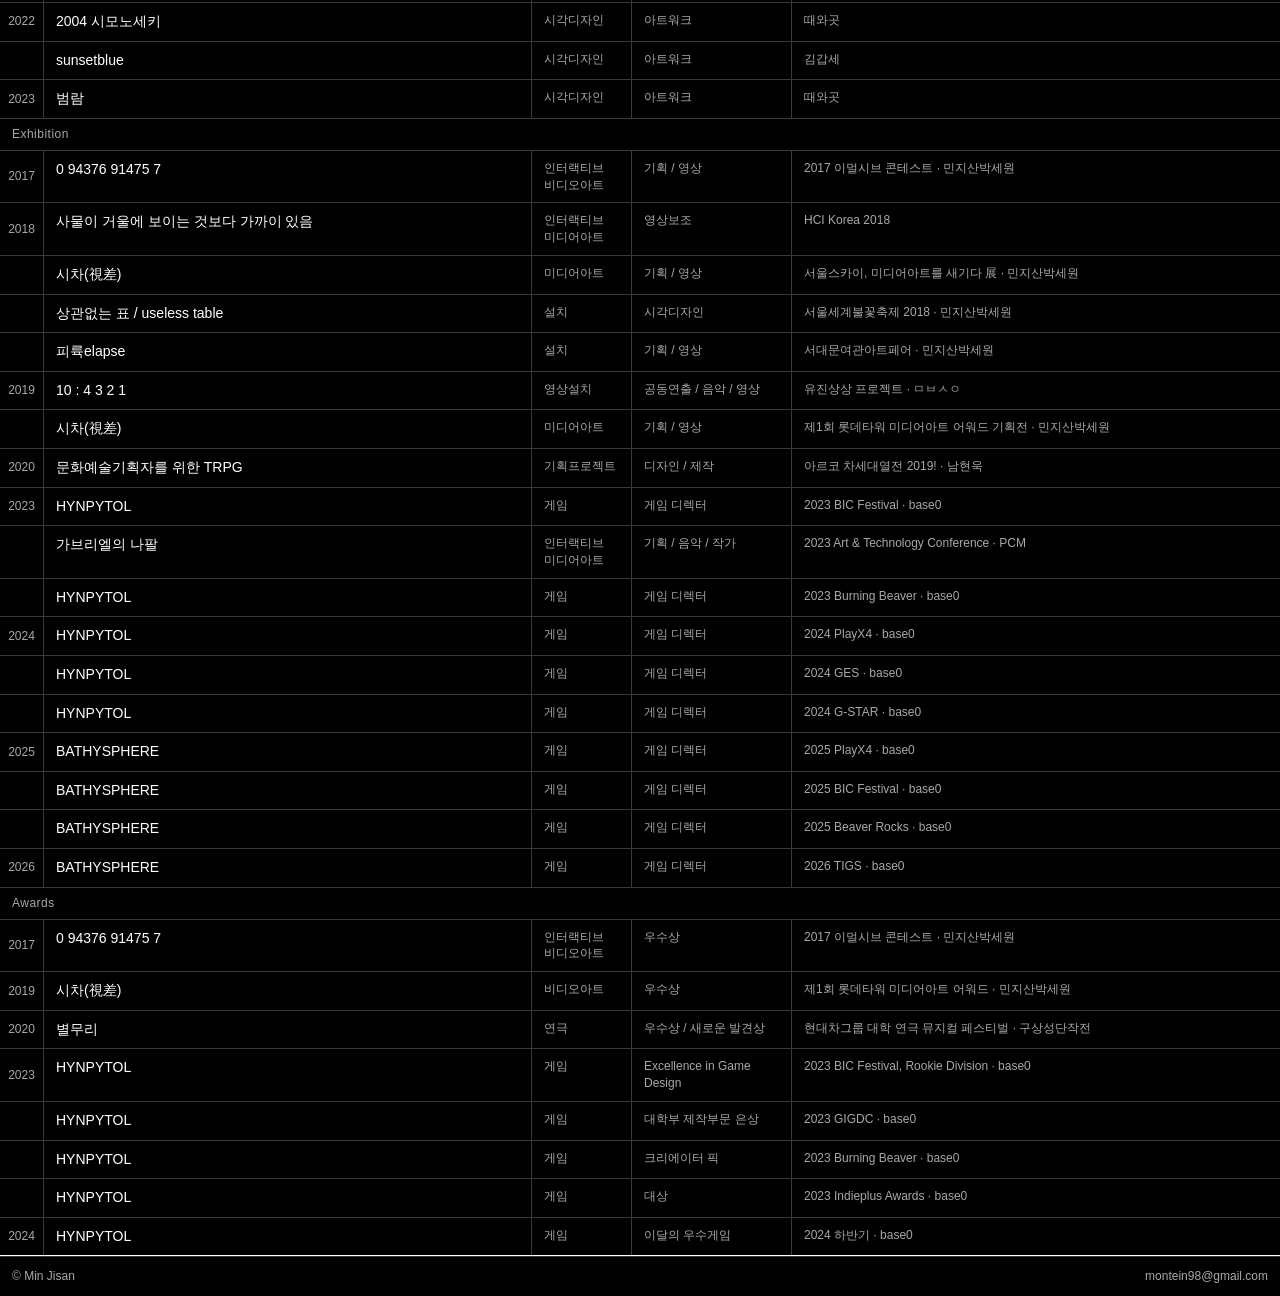
==== commit 8bf06c8d: "[Fix]" ====
--- a/index.html
+++ b/index.html
@@ -4,6 +4,11 @@
     <meta charset="UTF-8" />
     <meta name="viewport" content="width=device-width, initial-scale=1.0" />
     <title>minjisan</title>
+    <meta name="description" content="민지산 포트폴리오 — 영상, 사운드, 게임, 디자인, 미디어아트" />
+    <meta property="og:title" content="minjisan" />
+    <meta property="og:description" content="민지산 포트폴리오 — 영상, 사운드, 게임, 디자인, 미디어아트" />
+    <meta property="og:type" content="website" />
+    <meta property="og:url" content="https://minjisan.github.io/" />
     <link rel="stylesheet" href="styles.css" />
   </head>
   <body>
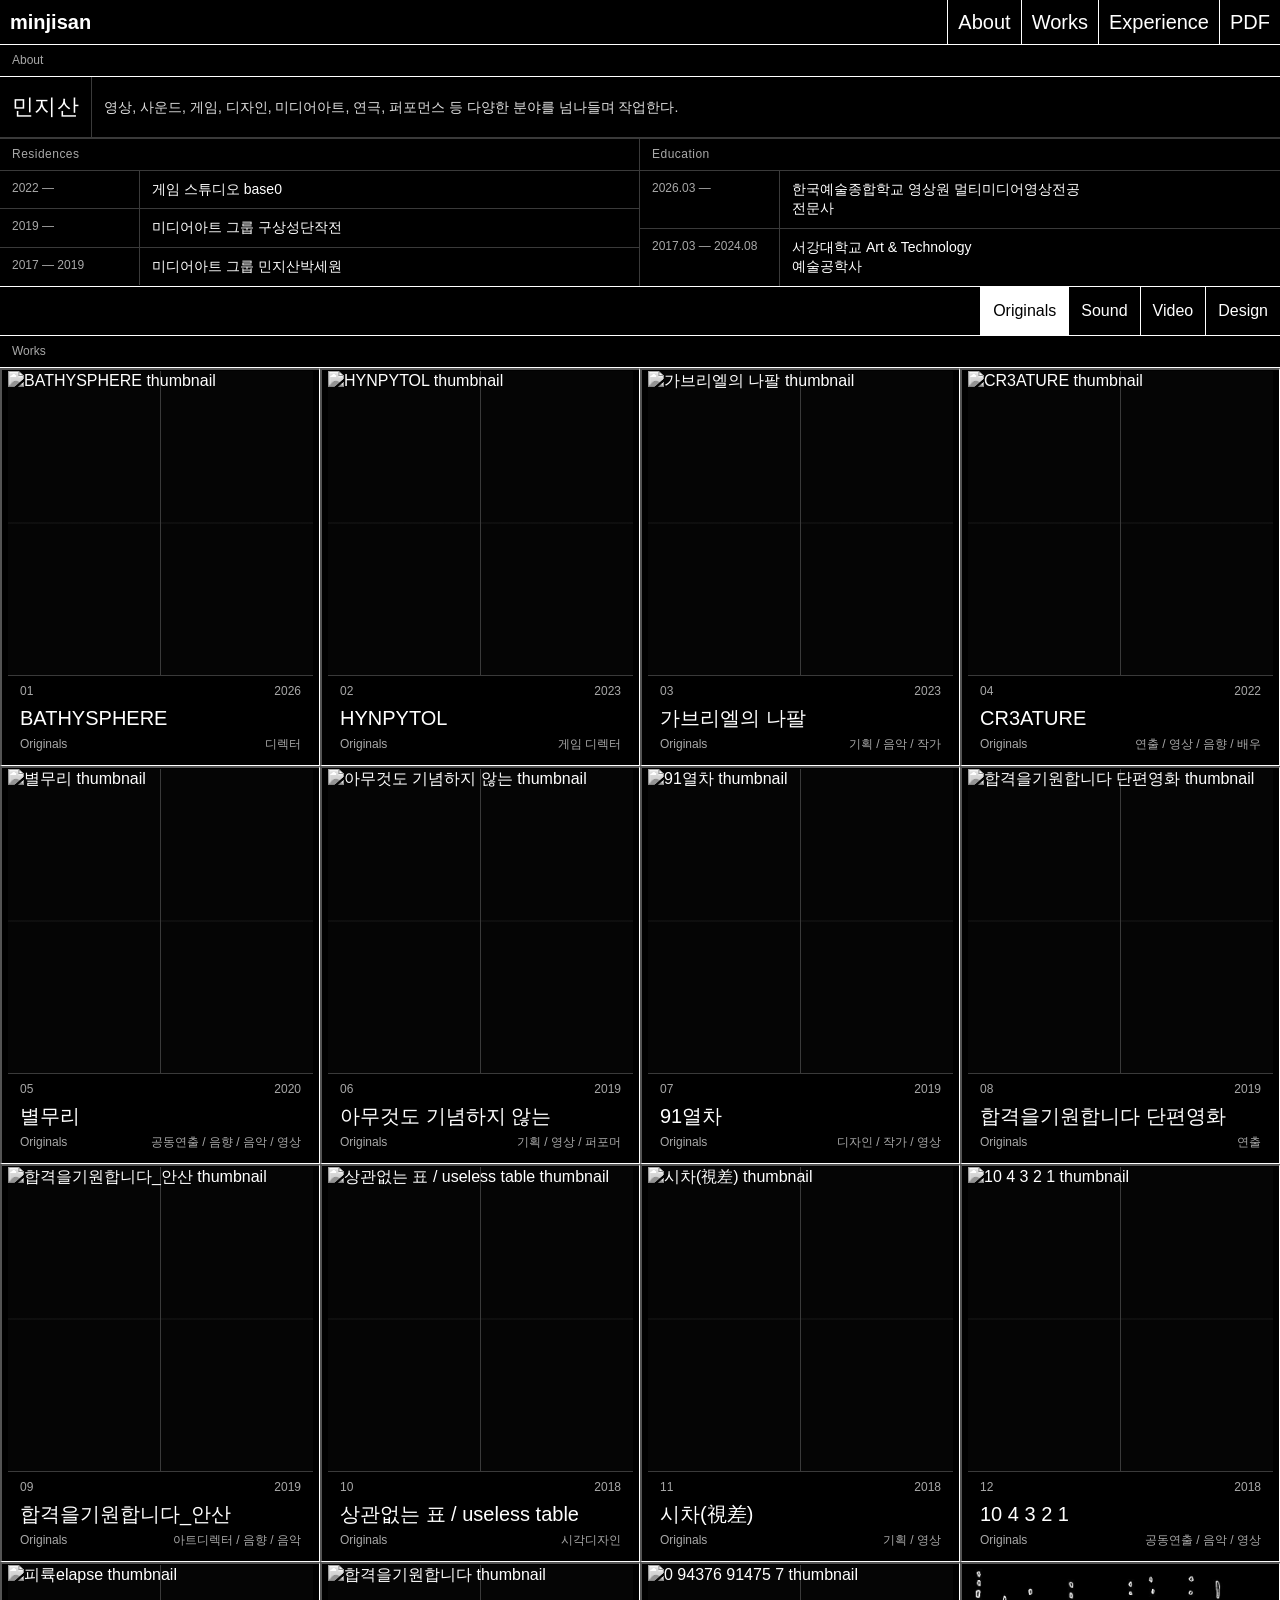
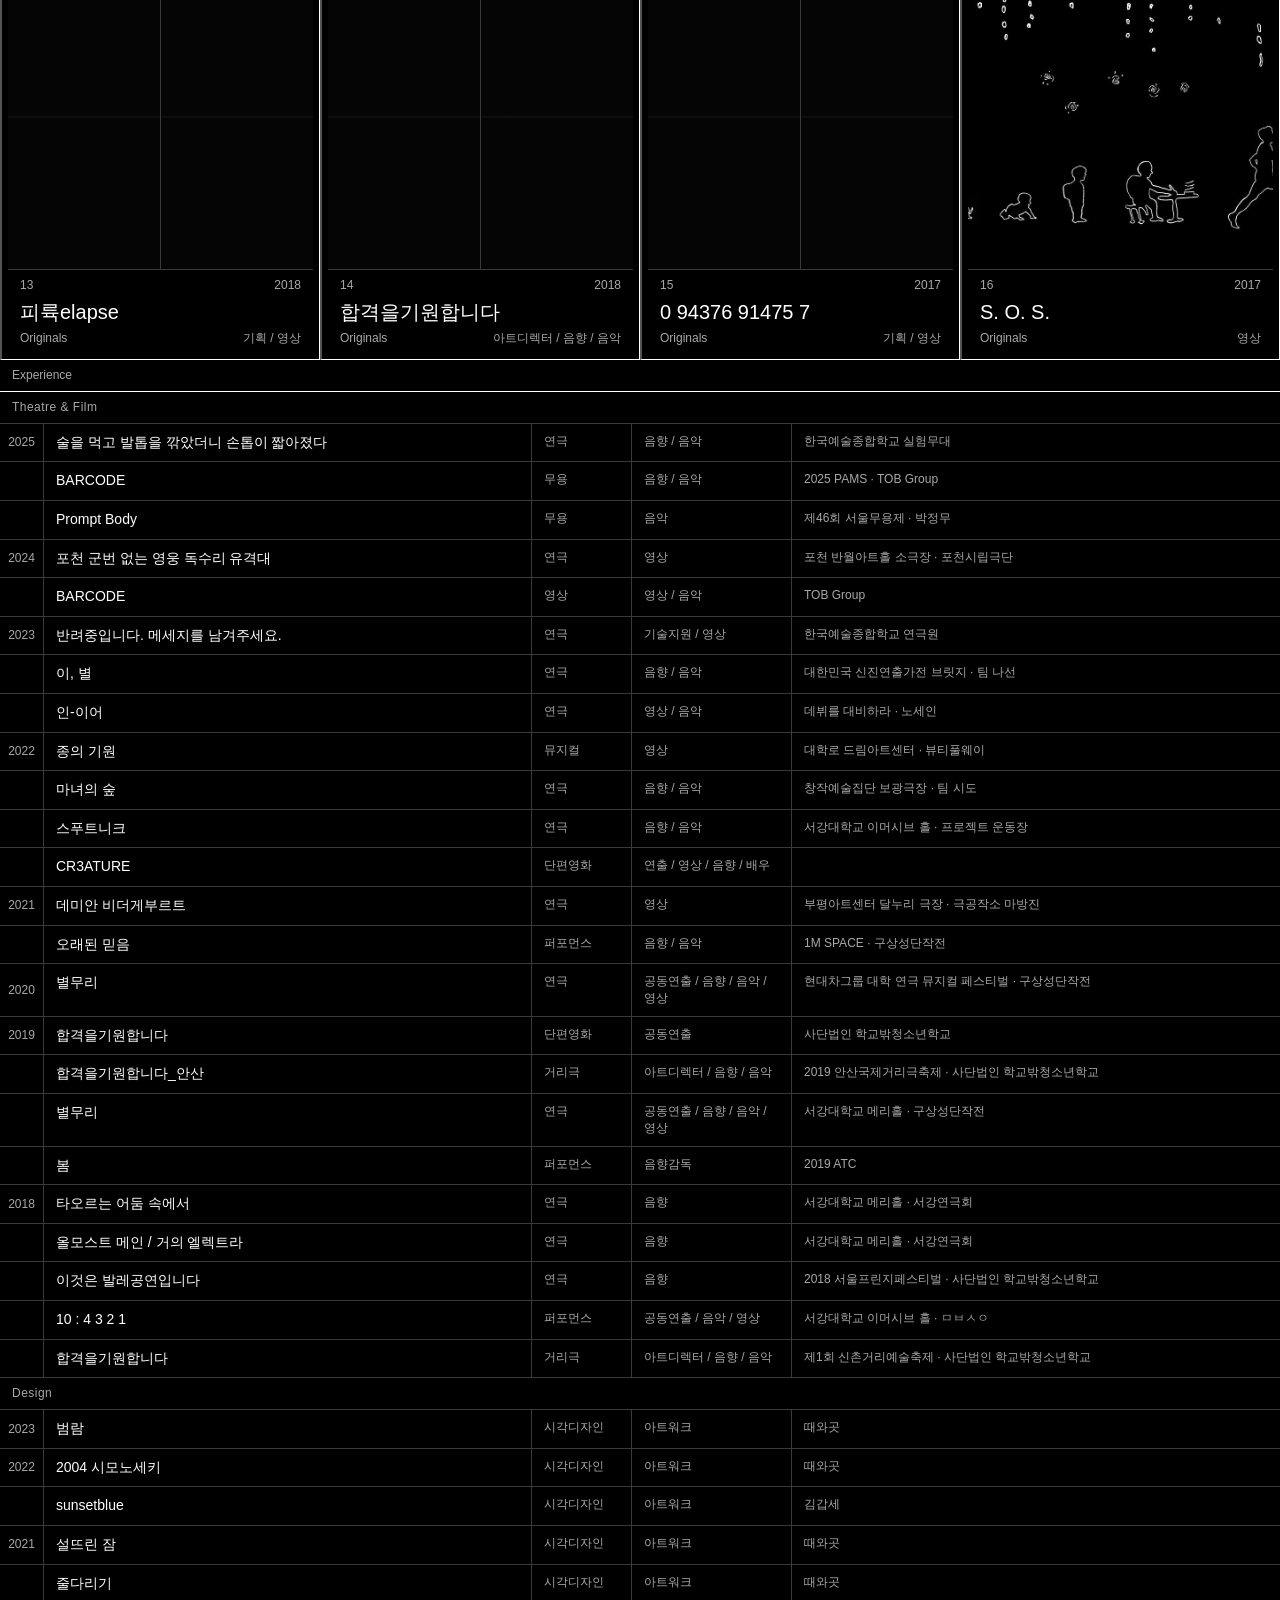
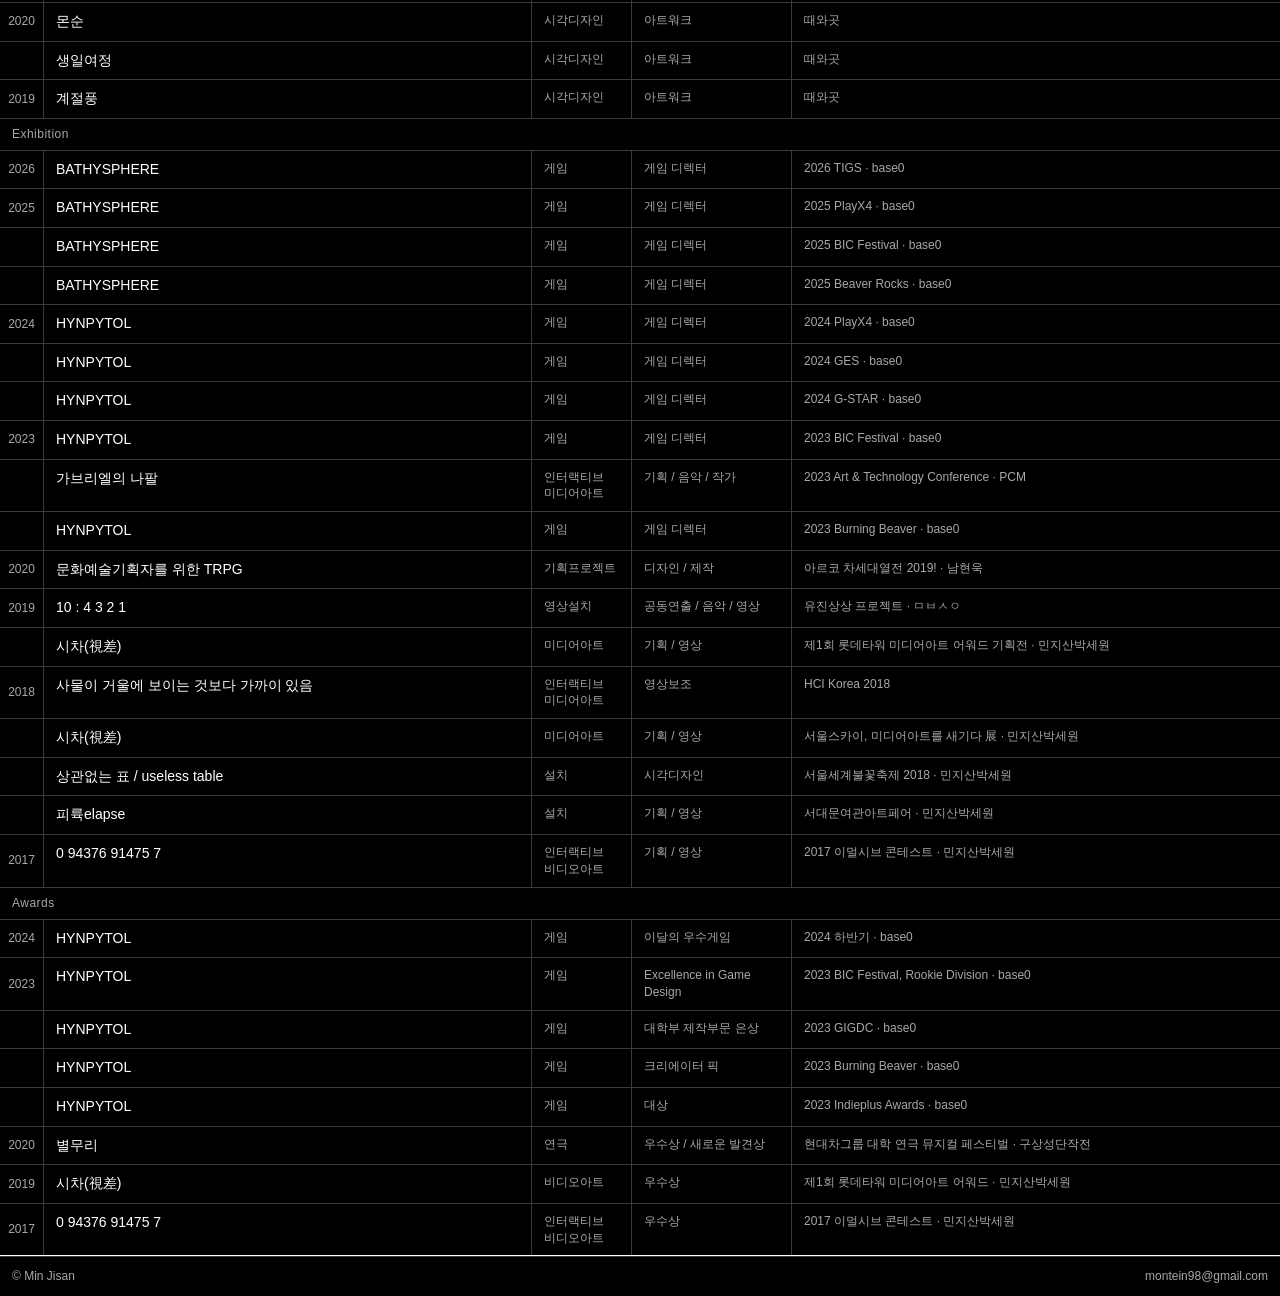
==== commit 04e4a861: "[Fix]" ====
--- a/index.html
+++ b/index.html
@@ -4,9 +4,7 @@
     <meta charset="UTF-8" />
     <meta name="viewport" content="width=device-width, initial-scale=1.0" />
     <title>minjisan</title>
-    <meta name="description" content="민지산 포트폴리오 — 영상, 사운드, 게임, 디자인, 미디어아트" />
     <meta property="og:title" content="minjisan" />
-    <meta property="og:description" content="민지산 포트폴리오 — 영상, 사운드, 게임, 디자인, 미디어아트" />
     <meta property="og:type" content="website" />
     <meta property="og:url" content="https://minjisan.github.io/" />
     <link rel="stylesheet" href="styles.css" />
@@ -80,436 +78,6 @@
         <div class="section-label">
           <span>Experience</span>
         </div>
-
-        <div class="career-block">
-          <div class="career-block-header"><span>Theatre &amp; Film</span></div>
-          <div class="career-table">
-            <div class="career-row">
-              <span class="cy">2018</span>
-              <span class="ct"><em>타오르는 어둠 속에서</em></span>
-              <span class="cm">연극</span>
-              <span class="cr">음향</span>
-              <span class="cv">서강대학교 메리홀 · 서강연극회</span>
-            </div>
-            <div class="career-row">
-              <span class="cy"></span>
-              <span class="ct"><em>올모스트 메인 / 거의 엘렉트라</em></span>
-              <span class="cm">연극</span>
-              <span class="cr">음향</span>
-              <span class="cv">서강대학교 메리홀 · 서강연극회</span>
-            </div>
-            <div class="career-row">
-              <span class="cy"></span>
-              <span class="ct"><em>이것은 발레공연입니다</em></span>
-              <span class="cm">연극</span>
-              <span class="cr">음향</span>
-              <span class="cv">2018 서울프린지페스티벌 · 사단법인 학교밖청소년학교</span>
-            </div>
-            <div class="career-row">
-              <span class="cy"></span>
-              <span class="ct"><em>10 : 4 3 2 1</em></span>
-              <span class="cm">퍼포먼스</span>
-              <span class="cr">공동연출 / 음악 / 영상</span>
-              <span class="cv">서강대학교 이머시브 홀 · ㅁㅂㅅㅇ</span>
-            </div>
-            <div class="career-row">
-              <span class="cy"></span>
-              <span class="ct"><em>합격을기원합니다</em></span>
-              <span class="cm">거리극</span>
-              <span class="cr">아트디렉터 / 음향 / 음악</span>
-              <span class="cv">제1회 신촌거리예술축제 · 사단법인 학교밖청소년학교</span>
-            </div>
-            <div class="career-row">
-              <span class="cy">2019</span>
-              <span class="ct"><em>합격을기원합니다</em></span>
-              <span class="cm">단편영화</span>
-              <span class="cr">공동연출</span>
-              <span class="cv">사단법인 학교밖청소년학교</span>
-            </div>
-            <div class="career-row">
-              <span class="cy"></span>
-              <span class="ct"><em>합격을기원합니다_안산</em></span>
-              <span class="cm">거리극</span>
-              <span class="cr">아트디렉터 / 음향 / 음악</span>
-              <span class="cv">2019 안산국제거리극축제 · 사단법인 학교밖청소년학교</span>
-            </div>
-            <div class="career-row">
-              <span class="cy"></span>
-              <span class="ct"><em>별무리</em></span>
-              <span class="cm">연극</span>
-              <span class="cr">공동연출 / 음향 / 음악 / 영상</span>
-              <span class="cv">서강대학교 메리홀 · 구상성단작전</span>
-            </div>
-            <div class="career-row">
-              <span class="cy"></span>
-              <span class="ct"><em>봄</em></span>
-              <span class="cm">퍼포먼스</span>
-              <span class="cr">음향감독</span>
-              <span class="cv">2019 ATC</span>
-            </div>
-            <div class="career-row">
-              <span class="cy">2020</span>
-              <span class="ct"><em>별무리</em></span>
-              <span class="cm">연극</span>
-              <span class="cr">공동연출 / 음향 / 음악 / 영상</span>
-              <span class="cv">현대차그룹 대학 연극 뮤지컬 페스티벌 · 구상성단작전</span>
-            </div>
-            <div class="career-row">
-              <span class="cy">2021</span>
-              <span class="ct"><em>데미안 비더게부르트</em></span>
-              <span class="cm">연극</span>
-              <span class="cr">영상</span>
-              <span class="cv">부평아트센터 달누리 극장 · 극공작소 마방진</span>
-            </div>
-            <div class="career-row">
-              <span class="cy"></span>
-              <span class="ct"><em>오래된 믿음</em></span>
-              <span class="cm">퍼포먼스</span>
-              <span class="cr">음향 / 음악</span>
-              <span class="cv">1M SPACE · 구상성단작전</span>
-            </div>
-            <div class="career-row">
-              <span class="cy">2022</span>
-              <span class="ct"><em>종의 기원</em></span>
-              <span class="cm">뮤지컬</span>
-              <span class="cr">영상</span>
-              <span class="cv">대학로 드림아트센터 · 뷰티풀웨이</span>
-            </div>
-            <div class="career-row">
-              <span class="cy"></span>
-              <span class="ct"><em>마녀의 숲</em></span>
-              <span class="cm">연극</span>
-              <span class="cr">음향 / 음악</span>
-              <span class="cv">창작예술집단 보광극장 · 팀 시도</span>
-            </div>
-            <div class="career-row">
-              <span class="cy"></span>
-              <span class="ct"><em>스푸트니크</em></span>
-              <span class="cm">연극</span>
-              <span class="cr">음향 / 음악</span>
-              <span class="cv">서강대학교 이머시브 홀 · 프로젝트 운동장</span>
-            </div>
-            <div class="career-row">
-              <span class="cy"></span>
-              <span class="ct"><em>CR3ATURE</em></span>
-              <span class="cm">단편영화</span>
-              <span class="cr">연출 / 영상 / 음향 / 배우</span>
-              <span class="cv"></span>
-            </div>
-            <div class="career-row">
-              <span class="cy">2023</span>
-              <span class="ct"><em>반려중입니다. 메세지를 남겨주세요.</em></span>
-              <span class="cm">연극</span>
-              <span class="cr">기술지원 / 영상</span>
-              <span class="cv">한국예술종합학교 연극원</span>
-            </div>
-            <div class="career-row">
-              <span class="cy"></span>
-              <span class="ct"><em>이, 별</em></span>
-              <span class="cm">연극</span>
-              <span class="cr">음향 / 음악</span>
-              <span class="cv">대한민국 신진연출가전 브릿지 · 팀 나선</span>
-            </div>
-            <div class="career-row">
-              <span class="cy"></span>
-              <span class="ct"><em>인-이어</em></span>
-              <span class="cm">연극</span>
-              <span class="cr">영상 / 음악</span>
-              <span class="cv">데뷔를 대비하라 · 노세인</span>
-            </div>
-            <div class="career-row">
-              <span class="cy">2024</span>
-              <span class="ct"><em>포천 군번 없는 영웅 독수리 유격대</em></span>
-              <span class="cm">연극</span>
-              <span class="cr">영상</span>
-              <span class="cv">포천 반월아트홀 소극장 · 포천시립극단</span>
-            </div>
-            <div class="career-row">
-              <span class="cy"></span>
-              <span class="ct"><em>BARCODE</em></span>
-              <span class="cm">영상</span>
-              <span class="cr">영상 / 음악</span>
-              <span class="cv">TOB Group</span>
-            </div>
-            <div class="career-row">
-              <span class="cy">2025</span>
-              <span class="ct"><em>술을 먹고 발톱을 깎았더니 손톱이 짧아졌다</em></span>
-              <span class="cm">연극</span>
-              <span class="cr">음향 / 음악</span>
-              <span class="cv">한국예술종합학교 실험무대</span>
-            </div>
-            <div class="career-row">
-              <span class="cy"></span>
-              <span class="ct"><em>BARCODE</em></span>
-              <span class="cm">무용</span>
-              <span class="cr">음향 / 음악</span>
-              <span class="cv">2025 PAMS · TOB Group</span>
-            </div>
-            <div class="career-row">
-              <span class="cy"></span>
-              <span class="ct"><em>Prompt Body</em></span>
-              <span class="cm">무용</span>
-              <span class="cr">음악</span>
-              <span class="cv">제46회 서울무용제 · 박정무</span>
-            </div>
-          </div>
-        </div>
-
-        <div class="career-block">
-          <div class="career-block-header"><span>Design</span></div>
-          <div class="career-table">
-            <div class="career-row">
-              <span class="cy">2019</span>
-              <span class="ct"><em>계절풍</em></span>
-              <span class="cm">시각디자인</span>
-              <span class="cr">아트워크</span>
-              <span class="cv">때와곳</span>
-            </div>
-            <div class="career-row">
-              <span class="cy">2020</span>
-              <span class="ct"><em>몬순</em></span>
-              <span class="cm">시각디자인</span>
-              <span class="cr">아트워크</span>
-              <span class="cv">때와곳</span>
-            </div>
-            <div class="career-row">
-              <span class="cy"></span>
-              <span class="ct"><em>생일여정</em></span>
-              <span class="cm">시각디자인</span>
-              <span class="cr">아트워크</span>
-              <span class="cv">때와곳</span>
-            </div>
-            <div class="career-row">
-              <span class="cy">2021</span>
-              <span class="ct"><em>설뜨린 잠</em></span>
-              <span class="cm">시각디자인</span>
-              <span class="cr">아트워크</span>
-              <span class="cv">때와곳</span>
-            </div>
-            <div class="career-row">
-              <span class="cy"></span>
-              <span class="ct"><em>줄다리기</em></span>
-              <span class="cm">시각디자인</span>
-              <span class="cr">아트워크</span>
-              <span class="cv">때와곳</span>
-            </div>
-            <div class="career-row">
-              <span class="cy">2022</span>
-              <span class="ct"><em>2004 시모노세키</em></span>
-              <span class="cm">시각디자인</span>
-              <span class="cr">아트워크</span>
-              <span class="cv">때와곳</span>
-            </div>
-            <div class="career-row">
-              <span class="cy"></span>
-              <span class="ct"><em>sunsetblue</em></span>
-              <span class="cm">시각디자인</span>
-              <span class="cr">아트워크</span>
-              <span class="cv">김갑세</span>
-            </div>
-            <div class="career-row">
-              <span class="cy">2023</span>
-              <span class="ct"><em>범람</em></span>
-              <span class="cm">시각디자인</span>
-              <span class="cr">아트워크</span>
-              <span class="cv">때와곳</span>
-            </div>
-          </div>
-        </div>
-
-        <div class="career-block">
-          <div class="career-block-header"><span>Exhibition</span></div>
-          <div class="career-table">
-            <div class="career-row">
-              <span class="cy">2017</span>
-              <span class="ct"><em>0 94376 91475 7</em></span>
-              <span class="cm">인터랙티브 비디오아트</span>
-              <span class="cr">기획 / 영상</span>
-              <span class="cv">2017 이멀시브 콘테스트 · 민지산박세원</span>
-            </div>
-            <div class="career-row">
-              <span class="cy">2018</span>
-              <span class="ct"><em>사물이 거울에 보이는 것보다 가까이 있음</em></span>
-              <span class="cm">인터랙티브 미디어아트</span>
-              <span class="cr">영상보조</span>
-              <span class="cv">HCI Korea 2018</span>
-            </div>
-            <div class="career-row">
-              <span class="cy"></span>
-              <span class="ct"><em>시차(視差)</em></span>
-              <span class="cm">미디어아트</span>
-              <span class="cr">기획 / 영상</span>
-              <span class="cv">서울스카이, 미디어아트를 새기다 展 · 민지산박세원</span>
-            </div>
-            <div class="career-row">
-              <span class="cy"></span>
-              <span class="ct"><em>상관없는 표 / useless table</em></span>
-              <span class="cm">설치</span>
-              <span class="cr">시각디자인</span>
-              <span class="cv">서울세계불꽃축제 2018 · 민지산박세원</span>
-            </div>
-            <div class="career-row">
-              <span class="cy"></span>
-              <span class="ct"><em>피륙elapse</em></span>
-              <span class="cm">설치</span>
-              <span class="cr">기획 / 영상</span>
-              <span class="cv">서대문여관아트페어 · 민지산박세원</span>
-            </div>
-            <div class="career-row">
-              <span class="cy">2019</span>
-              <span class="ct"><em>10 : 4 3 2 1</em></span>
-              <span class="cm">영상설치</span>
-              <span class="cr">공동연출 / 음악 / 영상</span>
-              <span class="cv">유진상상 프로젝트 · ㅁㅂㅅㅇ</span>
-            </div>
-            <div class="career-row">
-              <span class="cy"></span>
-              <span class="ct"><em>시차(視差)</em></span>
-              <span class="cm">미디어아트</span>
-              <span class="cr">기획 / 영상</span>
-              <span class="cv">제1회 롯데타워 미디어아트 어워드 기획전 · 민지산박세원</span>
-            </div>
-            <div class="career-row">
-              <span class="cy">2020</span>
-              <span class="ct"><em>문화예술기획자를 위한 TRPG</em></span>
-              <span class="cm">기획프로젝트</span>
-              <span class="cr">디자인 / 제작</span>
-              <span class="cv">아르코 차세대열전 2019! · 남현욱</span>
-            </div>
-            <div class="career-row">
-              <span class="cy">2023</span>
-              <span class="ct"><em>HYNPYTOL</em></span>
-              <span class="cm">게임</span>
-              <span class="cr">게임 디렉터</span>
-              <span class="cv">2023 BIC Festival · base0</span>
-            </div>
-            <div class="career-row">
-              <span class="cy"></span>
-              <span class="ct"><em>가브리엘의 나팔</em></span>
-              <span class="cm">인터랙티브 미디어아트</span>
-              <span class="cr">기획 / 음악 / 작가</span>
-              <span class="cv">2023 Art &amp; Technology Conference · PCM</span>
-            </div>
-            <div class="career-row">
-              <span class="cy"></span>
-              <span class="ct"><em>HYNPYTOL</em></span>
-              <span class="cm">게임</span>
-              <span class="cr">게임 디렉터</span>
-              <span class="cv">2023 Burning Beaver · base0</span>
-            </div>
-            <div class="career-row">
-              <span class="cy">2024</span>
-              <span class="ct"><em>HYNPYTOL</em></span>
-              <span class="cm">게임</span>
-              <span class="cr">게임 디렉터</span>
-              <span class="cv">2024 PlayX4 · base0</span>
-            </div>
-            <div class="career-row">
-              <span class="cy"></span>
-              <span class="ct"><em>HYNPYTOL</em></span>
-              <span class="cm">게임</span>
-              <span class="cr">게임 디렉터</span>
-              <span class="cv">2024 GES · base0</span>
-            </div>
-            <div class="career-row">
-              <span class="cy"></span>
-              <span class="ct"><em>HYNPYTOL</em></span>
-              <span class="cm">게임</span>
-              <span class="cr">게임 디렉터</span>
-              <span class="cv">2024 G-STAR · base0</span>
-            </div>
-            <div class="career-row">
-              <span class="cy">2025</span>
-              <span class="ct"><em>BATHYSPHERE</em></span>
-              <span class="cm">게임</span>
-              <span class="cr">게임 디렉터</span>
-              <span class="cv">2025 PlayX4 · base0</span>
-            </div>
-            <div class="career-row">
-              <span class="cy"></span>
-              <span class="ct"><em>BATHYSPHERE</em></span>
-              <span class="cm">게임</span>
-              <span class="cr">게임 디렉터</span>
-              <span class="cv">2025 BIC Festival · base0</span>
-            </div>
-            <div class="career-row">
-              <span class="cy"></span>
-              <span class="ct"><em>BATHYSPHERE</em></span>
-              <span class="cm">게임</span>
-              <span class="cr">게임 디렉터</span>
-              <span class="cv">2025 Beaver Rocks · base0</span>
-            </div>
-            <div class="career-row">
-              <span class="cy">2026</span>
-              <span class="ct"><em>BATHYSPHERE</em></span>
-              <span class="cm">게임</span>
-              <span class="cr">게임 디렉터</span>
-              <span class="cv">2026 TIGS · base0</span>
-            </div>
-          </div>
-        </div>
-
-        <div class="career-block">
-          <div class="career-block-header"><span>Awards</span></div>
-          <div class="career-table">
-            <div class="career-row">
-              <span class="cy">2017</span>
-              <span class="ct"><em>0 94376 91475 7</em></span>
-              <span class="cm">인터랙티브 비디오아트</span>
-              <span class="cr">우수상</span>
-              <span class="cv">2017 이멀시브 콘테스트 · 민지산박세원</span>
-            </div>
-            <div class="career-row">
-              <span class="cy">2019</span>
-              <span class="ct"><em>시차(視差)</em></span>
-              <span class="cm">비디오아트</span>
-              <span class="cr">우수상</span>
-              <span class="cv">제1회 롯데타워 미디어아트 어워드 · 민지산박세원</span>
-            </div>
-            <div class="career-row">
-              <span class="cy">2020</span>
-              <span class="ct"><em>별무리</em></span>
-              <span class="cm">연극</span>
-              <span class="cr">우수상 / 새로운 발견상</span>
-              <span class="cv">현대차그룹 대학 연극 뮤지컬 페스티벌 · 구상성단작전</span>
-            </div>
-            <div class="career-row">
-              <span class="cy">2023</span>
-              <span class="ct"><em>HYNPYTOL</em></span>
-              <span class="cm">게임</span>
-              <span class="cr">Excellence in Game Design</span>
-              <span class="cv">2023 BIC Festival, Rookie Division · base0</span>
-            </div>
-            <div class="career-row">
-              <span class="cy"></span>
-              <span class="ct"><em>HYNPYTOL</em></span>
-              <span class="cm">게임</span>
-              <span class="cr">대학부 제작부문 은상</span>
-              <span class="cv">2023 GIGDC · base0</span>
-            </div>
-            <div class="career-row">
-              <span class="cy"></span>
-              <span class="ct"><em>HYNPYTOL</em></span>
-              <span class="cm">게임</span>
-              <span class="cr">크리에이터 픽</span>
-              <span class="cv">2023 Burning Beaver · base0</span>
-            </div>
-            <div class="career-row">
-              <span class="cy"></span>
-              <span class="ct"><em>HYNPYTOL</em></span>
-              <span class="cm">게임</span>
-              <span class="cr">대상</span>
-              <span class="cv">2023 Indieplus Awards · base0</span>
-            </div>
-            <div class="career-row">
-              <span class="cy">2024</span>
-              <span class="ct"><em>HYNPYTOL</em></span>
-              <span class="cm">게임</span>
-              <span class="cr">이달의 우수게임</span>
-              <span class="cv">2024 하반기 · base0</span>
-            </div>
-          </div>
-        </div>
       </section>
 
     </main>
@@ -535,7 +103,7 @@
       <a href="mailto:montein98@gmail.com">montein98@gmail.com</a>
     </footer>
 
-    <script src="thumbs.js"></script>
-    <script src="script.js?v=20260510-public"></script>
+    <script src="thumbs.js?v=20260623"></script>
+    <script src="script.js?v=20260623"></script>
   </body>
 </html>
--- a/styles.css
+++ b/styles.css
@@ -293,6 +293,36 @@
 
 .wide {
   grid-column: span 5;
+}
+
+.radio-group {
+  display: flex;
+  gap: 16px;
+}
+
+.radio-option {
+  display: flex;
+  align-items: center;
+  gap: 6px;
+  cursor: pointer;
+  border: none;
+  padding: 0;
+}
+
+.radio-option input[type='radio'] {
+  width: auto;
+  border: none;
+  padding: 0;
+  margin: 0;
+  accent-color: var(--fg);
+}
+
+.yt-thumb-mode-label {
+  display: none;
+}
+
+.yt-thumb-mode-label.visible {
+  display: grid;
 }
 
 .editor-actions {
@@ -762,6 +792,11 @@
   white-space: pre-line;
 }
 
+.detail-credits em {
+  font-style: italic;
+  opacity: 0.55;
+}
+
 .detail-credits {
   margin-top: auto;
   padding-top: 14px;
@@ -813,6 +848,34 @@
   background: var(--fg);
   color: var(--bg);
 }
+
+.editor-career-list {
+  border-top: 1px solid var(--line);
+}
+
+.editor-career-group-header {
+  padding: 8px 12px;
+  font-size: 11px;
+  color: var(--muted);
+  border-bottom: 1px solid var(--soft-line);
+  background: var(--bg);
+  position: sticky;
+  top: 0;
+}
+
+.editor-career-item {
+  display: grid;
+  grid-template-columns: 44px 1fr auto auto;
+  gap: 8px;
+  align-items: center;
+  padding: 6px 12px;
+  border-bottom: 1px solid var(--soft-line);
+  font-size: 13px;
+}
+
+.eci-year { color: var(--muted); font-size: 11px; }
+.eci-role { color: var(--muted); font-size: 11px; }
+.eci-edit { background: none; border: 1px solid var(--soft-line); padding: 2px 8px; cursor: pointer; font-size: 11px; color: var(--fg); }
 
 @media (max-width: 980px) {
   .work-grid {
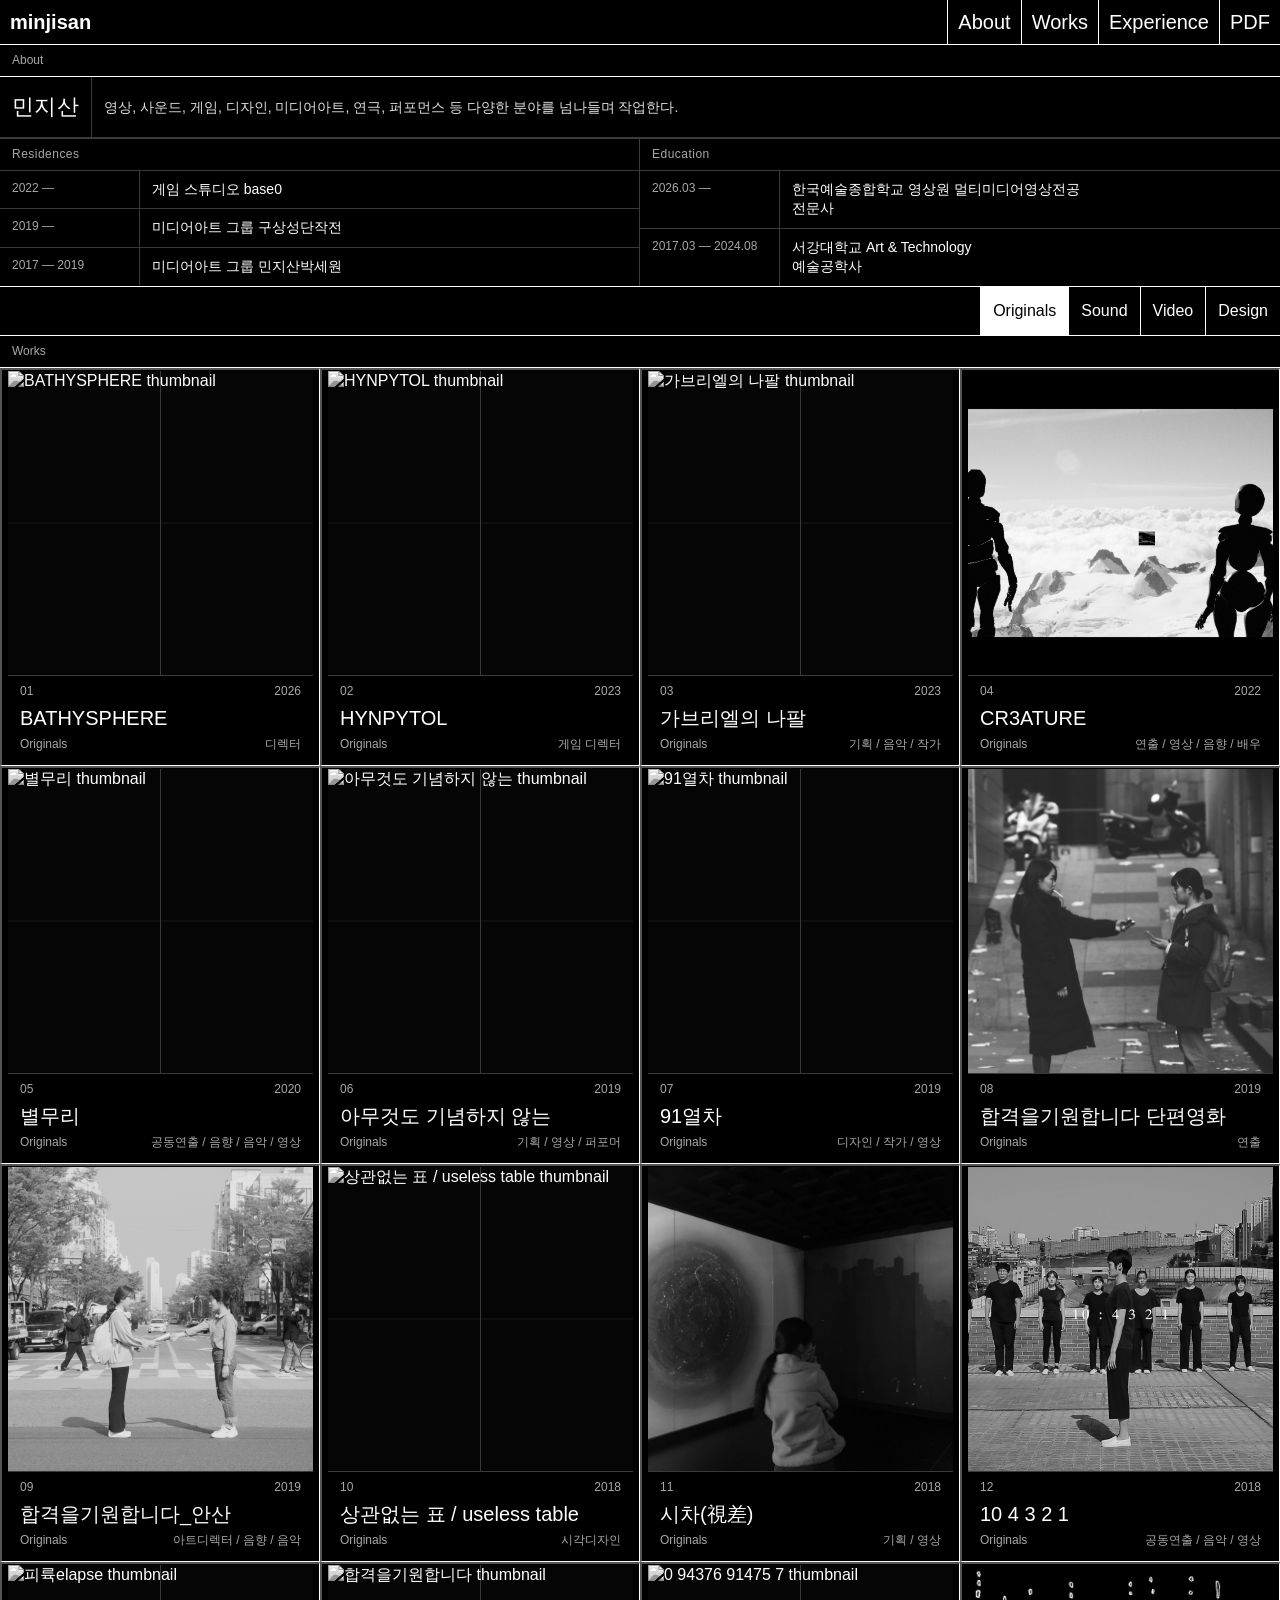
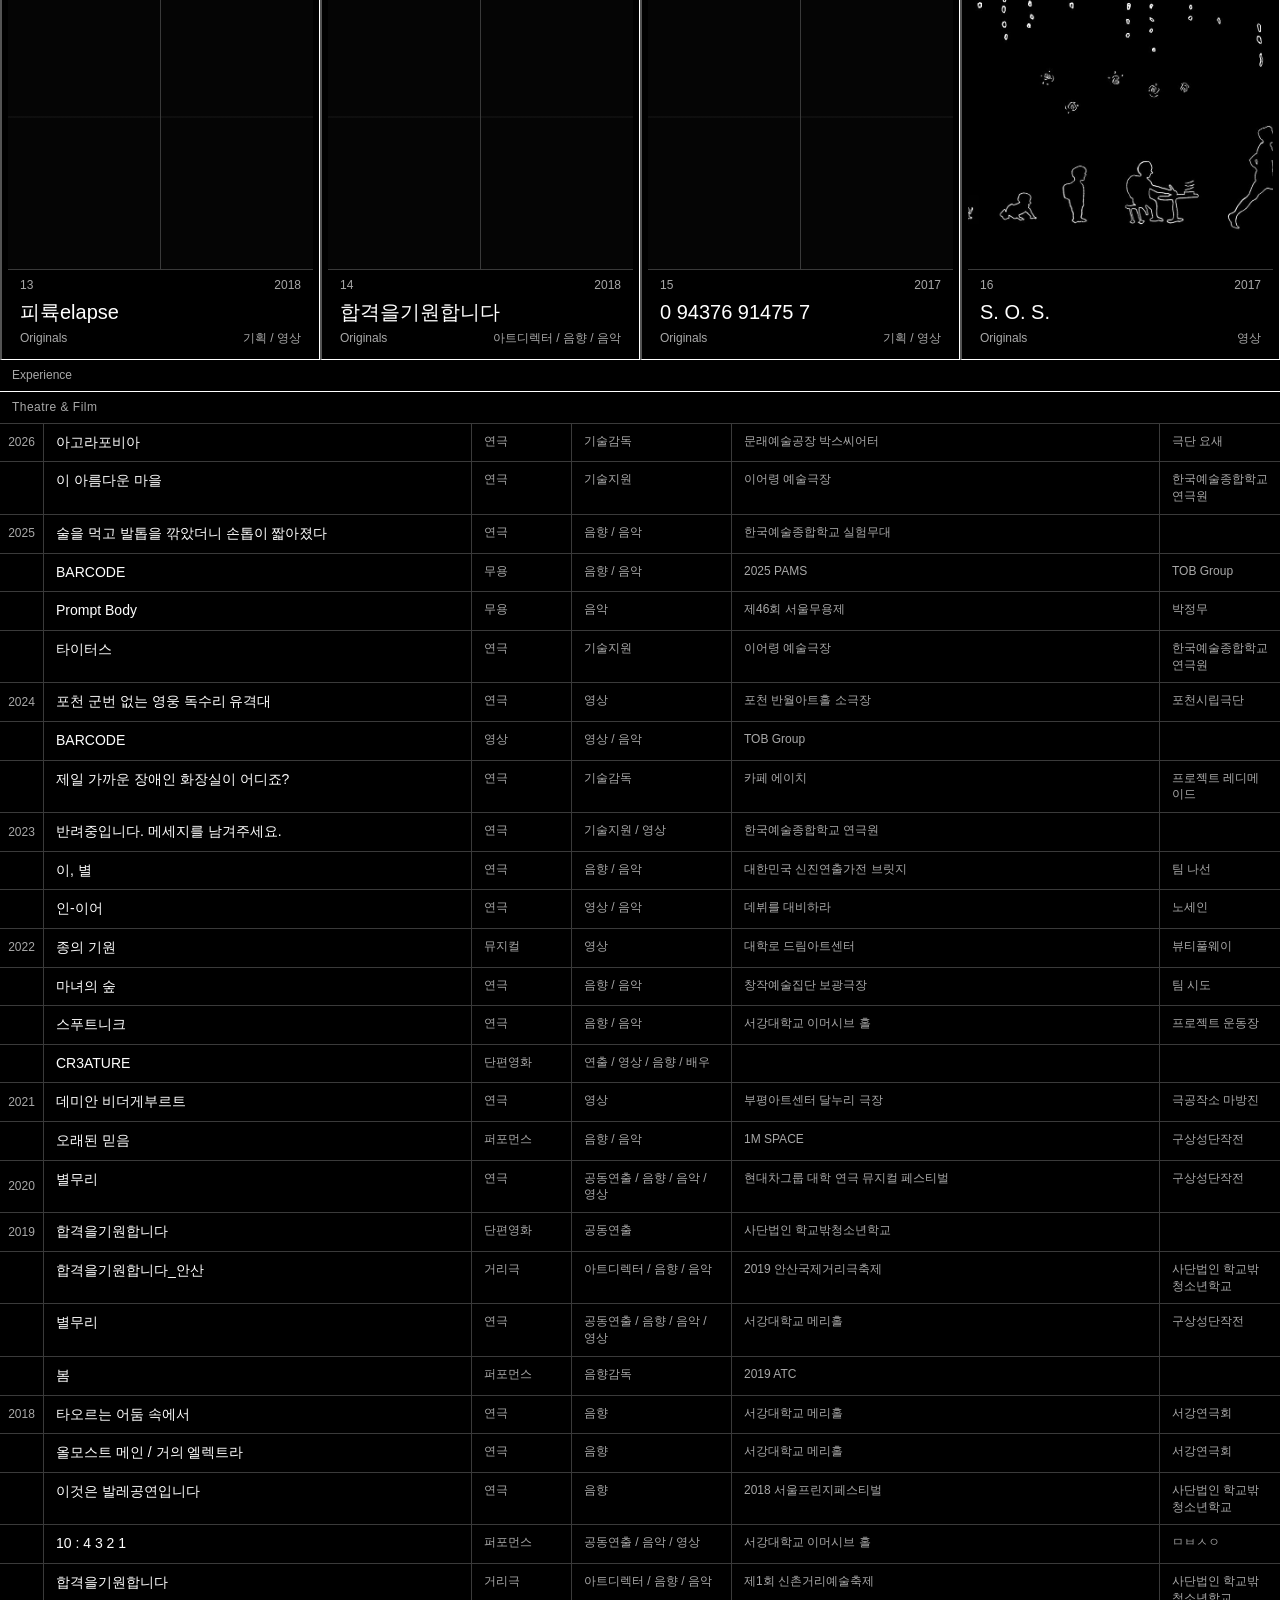
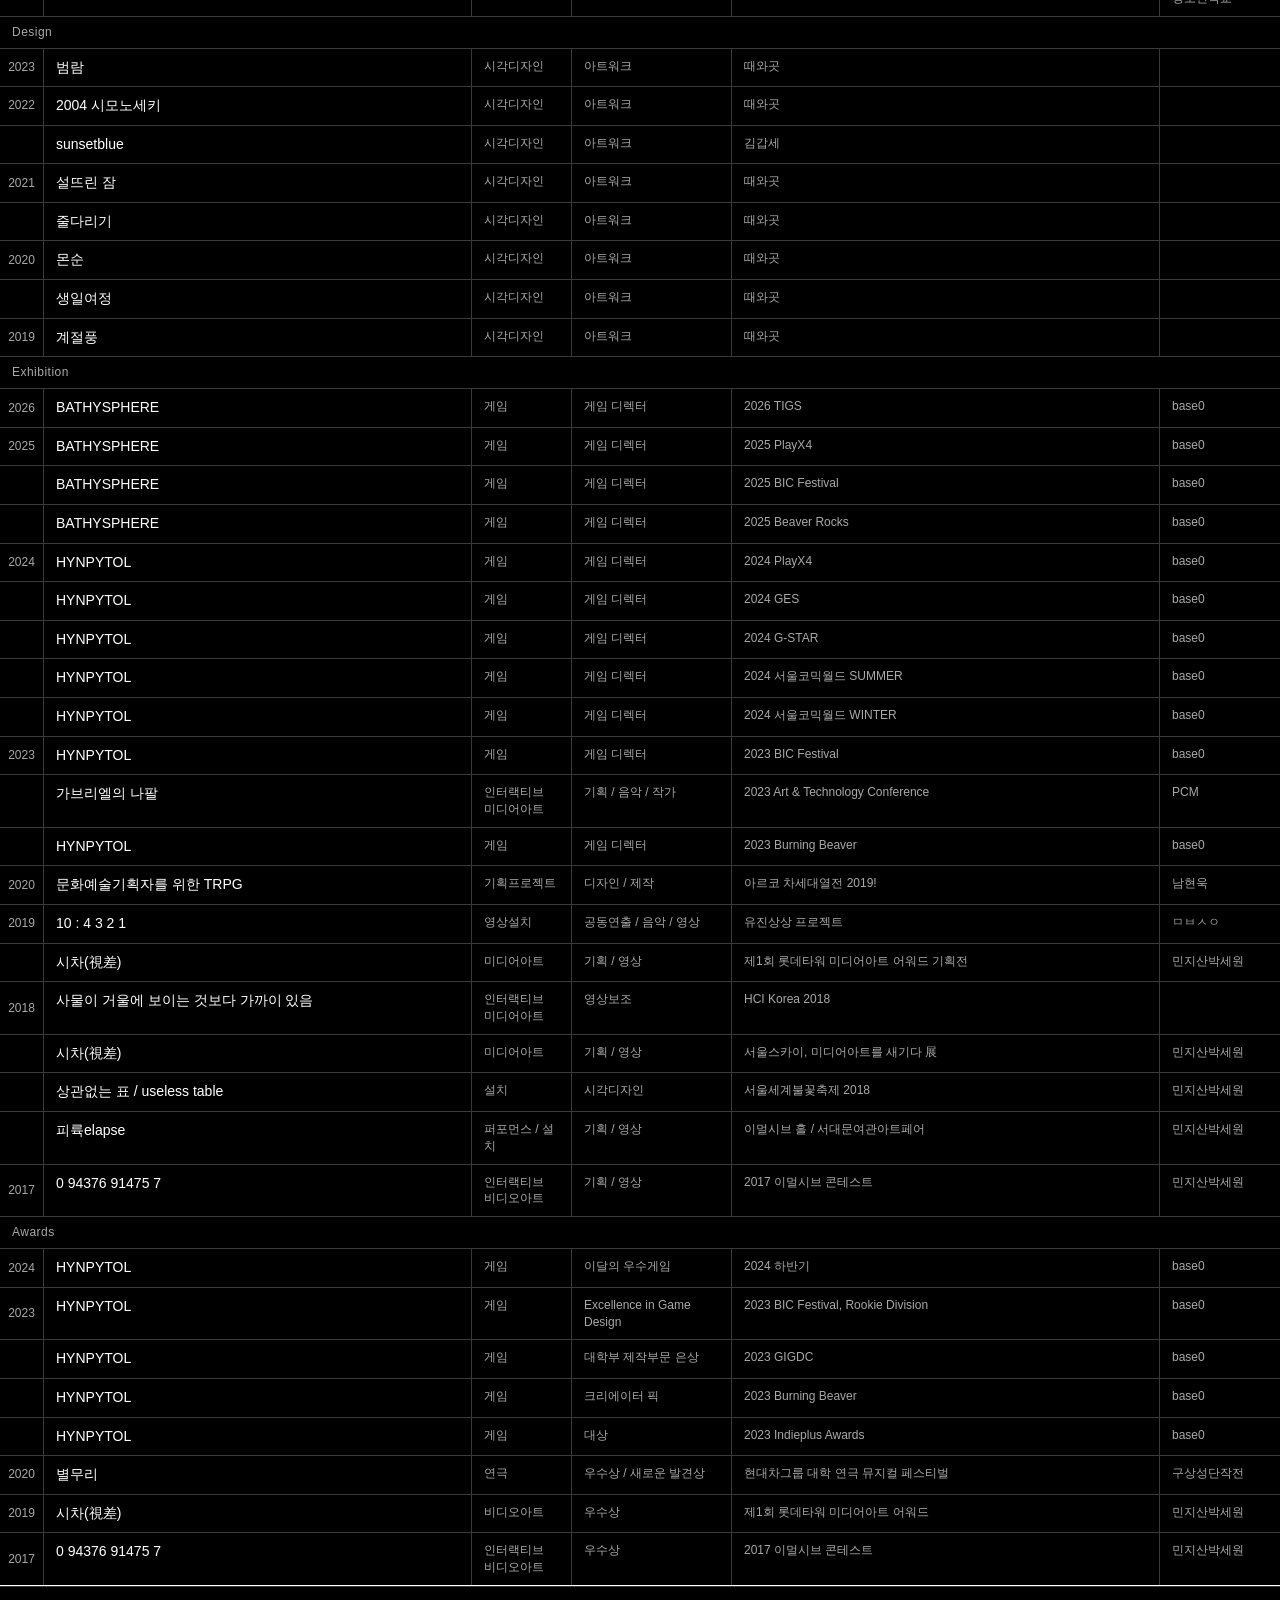
==== commit 6c502dfb: "[Fix]" ====
--- a/index.html
+++ b/index.html
@@ -67,7 +67,7 @@
         <div class="filter-group" id="filters" aria-label="Filter by genre"></div>
       </section>
 
-      <section class="work-shell" id="works">
+      <section class="work-shell" id="works" style="scroll-margin-top:44px">
         <div class="section-label">
           <span>Works</span>
         </div>
--- a/styles.css
+++ b/styles.css
@@ -13,7 +13,7 @@
 }
 
 html {
-  scroll-behavior: smooth;
+  scroll-behavior: auto;
 }
 
 body {
@@ -504,6 +504,7 @@
   display: grid;
   grid-template-columns: 1fr;
   border-bottom: 1px solid var(--line);
+  scroll-margin-top: 44px;
 }
 
 .about-name-row {
@@ -951,6 +952,7 @@
 
 .career {
   border-bottom: 1px solid var(--line);
+  scroll-margin-top: 44px;
 }
 
 .career-block {
@@ -977,7 +979,7 @@
 
 .career-row {
   display: grid;
-  grid-template-columns: 44px 1fr 100px 160px 1fr;
+  grid-template-columns: 44px 1fr 100px 160px 1fr 120px;
   border-bottom: 1px solid var(--soft-line);
   font-size: 14px;
   line-height: 1.4;
@@ -1021,6 +1023,11 @@
 }
 
 .cv {
+  color: var(--muted);
+  font-size: 12px;
+}
+
+.cb {
   color: var(--muted);
   font-size: 12px;
 }
@@ -1063,6 +1070,10 @@
   .cv {
     display: none;
   }
+
+  .cb {
+    display: none;
+  }
 }
 
 @media (max-width: 720px) {
